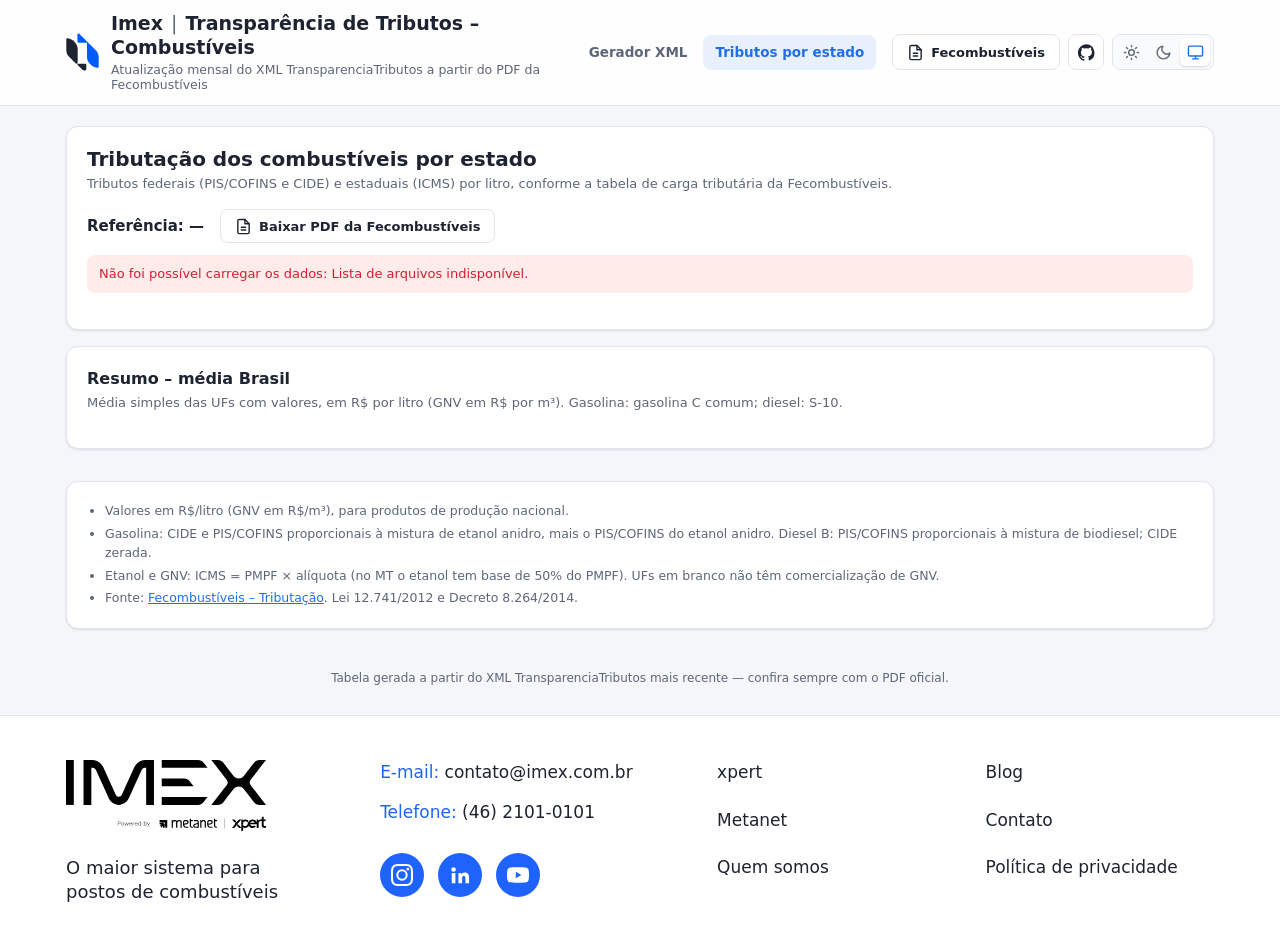
==== tributos.html @ 0c0ec59f "Menu hambúrguer no mobile e ajustes de layout mobile Co-Authored-By: Claude Opus 5.5 <noreply@anthro" ====
<!doctype html>
<html lang="pt-BR">
<head>
<meta charset="utf-8">
<meta name="viewport" content="width=device-width, initial-scale=1">
<title>Tributos dos Combustíveis por Estado – ICMS, PIS/COFINS e CIDE | Imex</title>
<meta name="description" content="Tabela atualizada da carga tributária dos combustíveis por estado: ICMS, PIS/COFINS e CIDE da gasolina, diesel, etanol hidratado e GNV nas 27 UFs, conforme a Fecombustíveis.">
<meta name="robots" content="index, follow, max-image-preview:large">
<link rel="canonical" href="https://imextecnologia.github.io/tributacao/tributos.html">
<meta name="theme-color" content="#f4f6f9" media="(prefers-color-scheme: light)">
<meta name="theme-color" content="#0d1016" media="(prefers-color-scheme: dark)">
<meta property="og:type" content="website">
<meta property="og:locale" content="pt_BR">
<meta property="og:site_name" content="Imex">
<meta property="og:title" content="Tributos dos Combustíveis por Estado | Imex">
<meta property="og:description" content="ICMS, PIS/COFINS e CIDE da gasolina, diesel, etanol hidratado e GNV nas 27 UFs.">
<meta property="og:url" content="https://imextecnologia.github.io/tributacao/tributos.html">
<meta property="og:image" content="https://imextecnologia.github.io/tributacao/og-image.png">
<meta property="og:image:width" content="1200">
<meta property="og:image:height" content="630">
<meta name="twitter:card" content="summary_large_image">
<link rel="icon" type="image/svg+xml" href="logo.svg">
<link rel="icon" type="image/png" sizes="32x32" href="favicon-32.png">
<link rel="alternate icon" href="favicon.ico">
<link rel="apple-touch-icon" href="apple-touch-icon.png">
<script>
(function(){var t;try{t=localStorage.getItem("tema")}catch(e){}
if(t==="light"||t==="dark")document.documentElement.dataset.theme=t;})();
</script>
<link rel="stylesheet" href="site.css">
<style>
:root{--gas:#f9a51a;--die:#2e3f9e;--eta:#0f5e2e;--gnv:#e6ff66;--tb-head:#46667f;--tb-uf:#dbe9f6;--tb-total:#fff36b;--tb-total-fg:#1d2330}
@media (prefers-color-scheme:dark){:root:not([data-theme=light]){--die:#5a6fe0;--eta:#2fa35c;--tb-head:#2c4a62;--tb-uf:#1a2433;--tb-total:#4a4413;--tb-total-fg:#fff3a0}}
:root[data-theme=dark]{--die:#5a6fe0;--eta:#2fa35c;--tb-head:#2c4a62;--tb-uf:#1a2433;--tb-total:#4a4413;--tb-total-fg:#fff3a0}
.ref{display:flex;flex-wrap:wrap;align-items:center;gap:10px 16px;margin-top:4px}
.ref strong{font-size:15px}
.ref .btn-top{height:34px}
.chips{display:flex;flex-wrap:wrap;gap:8px;margin-top:16px}
.chips a{display:inline-flex;align-items:center;gap:8px;padding:6px 12px;border:1px solid var(--line);border-radius:99px;color:var(--fg);text-decoration:none;font-size:13px;font-weight:500;background:var(--card)}
.chips a:hover{border-color:var(--acc);color:var(--acc)}
.chips i{width:10px;height:10px;border-radius:50%}
/* resumo com as bombas */
.resumo{width:100%;border-collapse:collapse;table-layout:fixed}
.resumo th,.resumo td{border:1px solid var(--line);text-align:center;padding:10px 8px;white-space:normal}
.resumo thead th{background:var(--tb-head);color:#fff;font-size:15px;font-weight:700;letter-spacing:.02em;position:static}
.resumo thead th:first-child{background:transparent;border-top-color:transparent;border-left-color:transparent}
.resumo .bombas td{padding:16px 8px}
.resumo .bombas td:first-child{border-left-color:transparent;border-bottom-color:var(--line)}
.resumo .bombas svg{width:72px;height:72px}
.resumo tbody th{text-align:center;font-weight:400;color:var(--fg);font-size:13.5px;width:34%}
.resumo tbody th b{font-weight:700}
.resumo td{font-size:15px;font-variant-numeric:tabular-nums}
.resumo tr.total td{font-weight:700}
/* tabelas por estado */
.tabelas{display:grid;grid-template-columns:repeat(auto-fit,minmax(min(100%,520px),1fr));gap:16px}
.tabela{border:1px solid var(--line);border-radius:12px;overflow:hidden;background:var(--card);box-shadow:var(--shadow);scroll-margin-top:90px}
.tabela h3{margin:0;padding:10px 14px;font-size:15px;text-align:center;background:var(--cor);color:var(--cor-fg)}
.tabela .tw{border:0;border-radius:0;max-height:none}
.tb{width:100%;border-collapse:collapse;font-variant-numeric:tabular-nums;font-size:13px}
.tb th,.tb td{border:1px solid var(--line);padding:5px 8px;text-align:center;white-space:nowrap}
.tb thead th{background:var(--field);color:var(--fg);font-weight:700;font-size:12px;position:static;line-height:1.25;white-space:normal}
.tb thead th small{display:block;font-weight:500;color:var(--muted)}
.tb td:first-child,.tb th:first-child{text-align:center;font-weight:700}
.tb tbody td:first-child{background:var(--tb-uf)}
.tb .tot{background:var(--tb-total);color:var(--tb-total-fg);font-weight:700}
.tb tbody tr:hover td{filter:brightness(.97)}
.tb tr:last-child td{border-bottom:0}
.tb tr td:first-child,.tb tr th:first-child{border-left:0}.tb tr td:last-child,.tb tr th:last-child{border-right:0}
.tabela .msgs{padding:10px 14px;font-size:12px;color:var(--muted);border-top:1px solid var(--line)}
.tabela .msgs p{margin:0}.tabela .msgs p+p{margin-top:6px}
.notas{font-size:12.5px;color:var(--muted);margin:0;padding-left:18px;display:grid;gap:4px}
#erro:empty{display:none}
@media (max-width:760px){
  .resumo thead th{font-size:12px;padding:8px 2px}
  .resumo .bombas svg{width:44px;height:44px}
  .chips{flex-wrap:nowrap;overflow-x:auto;margin:14px -16px 0;padding:0 16px 4px;scrollbar-width:thin}
  .chips a{flex:none}
  h1{font-size:18px!important}
  .resumo tbody th{font-size:12px;width:30%}
  .resumo .det{display:none}
  .resumo td{font-size:13px;padding:8px 2px}
}
@media print{.top,.rodape,.chips,.aviso,.ref .btn-top{display:none}.card,.tabela{box-shadow:none;break-inside:avoid}body{background:#fff}}
</style>
</head>
<body>
<header class="top">
  <div class="top-in">
    <div class="brand">
      <svg class="marca" viewBox="277 198 1077 1235" role="img" aria-label="Imex"><g transform="translate(277 198)"><path fill="currentColor" d="M378,1010 L374,1019 L374,1029 L379,1039 L548,1207 L577,1222 L591,1225 L609,1225 L625,1221 L637,1215 L653,1200 L659,1189 L663,1176 L663,1029 L658,1017 L649,1007 L633,1001 L394,1001 L383,1005Z"/><path fill="currentColor" d="M31,171 L16,182 L10,196 L10,572 L16,617 L29,663 L40,689 L60,725 L78,750 L93,767 L321,994 L338,1001 L358,999 L367,994 L374,987 L381,971 L381,515 L376,473 L361,419 L342,376 L312,328 L290,301 L256,266 L219,236 L171,207 L122,186 L88,176 L49,169Z"/><path fill="#005BFC" d="M388,15 L380,22 L373,37 L373,278 L375,286 L381,297 L393,308 L409,313 L684,314 L685,797 L690,833 L699,868 L717,913 L734,944 L758,978 L804,1028 L848,1064 L879,1084 L925,1107 L972,1123 L1020,1132 L1039,1132 L1051,1128 L1061,1119 L1067,1106 L1067,772 L1062,732 L1051,689 L1034,647 L1018,618 L988,578 L431,19 L419,12 L410,10 L397,11Z"/></g></svg>
      <p class="h1"><span class="imex">Imex</span><span class="sep">|</span>Transparência de Tributos – Combustíveis
        <small>Atualização mensal do XML TransparenciaTributos a partir do PDF da Fecombustíveis</small></p>
    </div>
    <button type="button" class="hamb" aria-label="Abrir menu" aria-expanded="false" aria-controls="navTopo"><svg viewBox="0 0 24 24" fill="none" stroke="currentColor" stroke-width="2" stroke-linecap="round"><path class="l1" d="M4 7h16"/><path class="l2" d="M4 12h16"/><path class="l3" d="M4 17h16"/></svg></button>
    <div class="navwrap" id="navTopo">
    <nav class="menu" aria-label="Páginas">
      <a href="./">Gerador XML</a>
      <a href="tributos.html" aria-current="page">Tributos por estado</a>
    </nav>
    <div class="acoes">
      <a class="btn-top" href="https://www.fecombustiveis.org.br/tributacao" target="_blank" rel="noopener" title="Página de tributação da Fecombustíveis" aria-label="Fecombustíveis (abre em nova aba)"><svg viewBox="0 0 24 24" fill="none" stroke="currentColor" stroke-width="2" stroke-linecap="round" stroke-linejoin="round"><path d="M14 2H6a2 2 0 0 0-2 2v16a2 2 0 0 0 2 2h12a2 2 0 0 0 2-2V8z"/><path d="M14 2v6h6M9 13h6M9 17h6"/></svg><span class="txt">Fecombustíveis</span></a>
      <a class="btn-top ico" href="https://github.com/imextecnologia/tributacao" target="_blank" rel="noopener" title="Código no GitHub" aria-label="GitHub (abre em nova aba)"><svg viewBox="0 0 24 24" fill="currentColor"><path d="M12 .3a12 12 0 0 0-3.8 23.4c.6.1.8-.3.8-.6v-2c-3.3.7-4-1.6-4-1.6-.6-1.4-1.4-1.8-1.4-1.8-1-.7.1-.7.1-.7 1.2.1 1.8 1.2 1.8 1.2 1 1.8 2.8 1.3 3.5 1 .1-.8.4-1.3.7-1.6-2.7-.3-5.5-1.3-5.5-6 0-1.2.5-2.3 1.3-3.1-.2-.4-.6-1.6 0-3.2 0 0 1-.3 3.4 1.2a11.5 11.5 0 0 1 6 0C17.3 4.6 18.3 5 18.3 5c.6 1.6.2 2.8.1 3.2.8.8 1.3 1.9 1.3 3.1 0 4.6-2.8 5.6-5.5 5.9.5.4.9 1.1.9 2.2v3.3c0 .3.2.7.8.6A12 12 0 0 0 12 .3"/></svg></a>
      <span class="rot-tema">Tema</span>
      <div class="tema" role="group" aria-label="Tema">
        <button type="button" data-tema="light" title="Claro" aria-label="Tema claro"><svg viewBox="0 0 24 24" fill="none" stroke="currentColor" stroke-width="2" stroke-linecap="round" stroke-linejoin="round"><circle cx="12" cy="12" r="4"/><path d="M12 2v2M12 20v2M4.93 4.93l1.41 1.41M17.66 17.66l1.41 1.41M2 12h2M20 12h2M4.93 19.07l1.41-1.41M17.66 6.34l1.41-1.41"/></svg></button>
        <button type="button" data-tema="dark" title="Escuro" aria-label="Tema escuro"><svg viewBox="0 0 24 24" fill="none" stroke="currentColor" stroke-width="2" stroke-linecap="round" stroke-linejoin="round"><path d="M21 12.79A9 9 0 1 1 11.21 3 7 7 0 0 0 21 12.79z"/></svg></button>
        <button type="button" data-tema="system" title="Sistema" aria-label="Tema do sistema"><svg viewBox="0 0 24 24" fill="none" stroke="currentColor" stroke-width="2" stroke-linecap="round" stroke-linejoin="round"><rect x="2" y="3" width="20" height="14" rx="2"/><path d="M8 21h8M12 17v4"/></svg></button>
      </div>
    </div>
    </div>
  </div>
</header>
<main>

<section class="card">
  <div class="card-h"><div>
    <h1 style="font-size:20px">Tributação dos combustíveis por estado</h1>
    <p>Tributos federais (PIS/COFINS e CIDE) e estaduais (ICMS) por litro, conforme a tabela de carga tributária da Fecombustíveis.</p>
  </div></div>
  <div class="ref">
    <strong>Referência: <span id="ref">carregando…</span></strong>
    <a class="btn-top" id="pdfLink" href="https://www.fecombustiveis.org.br/tributacao" target="_blank" rel="noopener"><svg viewBox="0 0 24 24" fill="none" stroke="currentColor" stroke-width="2" stroke-linecap="round" stroke-linejoin="round"><path d="M14 2H6a2 2 0 0 0-2 2v16a2 2 0 0 0 2 2h12a2 2 0 0 0 2-2V8z"/><path d="M14 2v6h6M9 13h6M9 17h6"/></svg><span class="txt">Baixar PDF da Fecombustíveis</span></a>
  </div>
  <div id="erro"></div>
  <nav class="chips" id="chips" aria-label="Combustíveis"></nav>
</section>

<section class="card">
  <div class="card-h"><div>
    <h2>Resumo – média Brasil</h2>
    <p>Média simples das UFs com valores, em R$ por litro (GNV em R$ por m³). Gasolina: gasolina C comum; diesel: S-10.</p>
  </div></div>
  <div class="tw" style="border:0;max-height:none"><table class="resumo" id="resumo"></table></div>
</section>

<div class="tabelas" id="tabelas"></div>

<section class="card" style="margin-top:16px">
  <ul class="notas">
    <li>Valores em R$/litro (GNV em R$/m³), para produtos de produção nacional.</li>
    <li>Gasolina: CIDE e PIS/COFINS proporcionais à mistura de etanol anidro, mais o PIS/COFINS do etanol anidro. Diesel B: PIS/COFINS proporcionais à mistura de biodiesel; CIDE zerada.</li>
    <li>Etanol e GNV: ICMS = PMPF × alíquota (no MT o etanol tem base de 50% do PMPF). UFs em branco não têm comercialização de GNV.</li>
    <li>Fonte: <a href="https://www.fecombustiveis.org.br/tributacao" target="_blank" rel="noopener">Fecombustíveis – Tributação</a>. Lei 12.741/2012 e Decreto 8.264/2014.</li>
  </ul>
</section>

</main>
<p class="aviso">Tabela gerada a partir do XML TransparenciaTributos mais recente — confira sempre com o PDF oficial.</p>
<footer class="rodape">
  <div class="rodape-in">
    <div>
      <a class="logo" href="https://imex.com.br/" target="_blank" rel="noopener"><img src="imex-rodape.svg" alt="IMEX — Powered by metanet | xpert" width="245" height="88"></a>
      <p class="slogan">O maior sistema para<br>postos de combustíveis</p>
    </div>
    <div class="contato">
      <p><span>E-mail:</span> <a href="mailto:contato@imex.com.br">contato@imex.com.br</a></p>
      <p><span>Telefone:</span> <a href="tel:+554621010101">(46) 2101-0101</a></p>
      <div class="redes">
        <a href="https://www.instagram.com/imextecnologia/" target="_blank" rel="noopener" aria-label="Instagram"><svg viewBox="0 0 24 24"><path d="M12 2.2c3.2 0 3.6 0 4.8.1 3.3.1 4.8 1.7 4.9 4.9.1 1.3.1 1.6.1 4.8s0 3.6-.1 4.8c-.1 3.2-1.7 4.8-4.9 4.9-1.3.1-1.6.1-4.8.1s-3.6 0-4.8-.1c-3.3-.1-4.8-1.7-4.9-4.9C2.2 15.6 2.2 15.2 2.2 12s0-3.6.1-4.8C2.4 3.9 3.9 2.4 7.2 2.3 8.4 2.2 8.8 2.2 12 2.2zM12 0C8.7 0 8.3 0 7.1.1 2.7.3.3 2.7.1 7.1 0 8.3 0 8.7 0 12s0 3.7.1 4.9c.2 4.4 2.6 6.8 7 7 1.2.1 1.6.1 4.9.1s3.7 0 4.9-.1c4.4-.2 6.8-2.6 7-7 .1-1.2.1-1.6.1-4.9s0-3.7-.1-4.9c-.2-4.4-2.6-6.8-7-7C15.7 0 15.3 0 12 0zm0 5.8a6.2 6.2 0 1 0 0 12.4 6.2 6.2 0 0 0 0-12.4zM12 16a4 4 0 1 1 0-8 4 4 0 0 1 0 8zm6.4-11.8a1.4 1.4 0 1 0 0 2.9 1.4 1.4 0 0 0 0-2.9z"/></svg></a>
        <a href="https://www.linkedin.com/company/imextecnologia/" target="_blank" rel="noopener" aria-label="LinkedIn"><svg viewBox="0 0 24 24"><path d="M4.98 3.5a2.5 2.5 0 1 1 0 5 2.5 2.5 0 0 1 0-5zM3 9.75h4V21H3V9.75zM9.5 9.75h3.8v1.54h.05c.53-1 1.83-2.05 3.77-2.05 4.03 0 4.78 2.65 4.78 6.1V21h-4v-5.05c0-1.2-.02-2.75-1.68-2.75-1.68 0-1.94 1.31-1.94 2.66V21h-4V9.75z"/></svg></a>
        <a href="https://www.youtube.com/@imextecnologia" target="_blank" rel="noopener" aria-label="YouTube"><svg viewBox="0 0 24 24"><path d="M23.5 6.2a3 3 0 0 0-2.1-2.1C19.5 3.6 12 3.6 12 3.6s-7.5 0-9.4.5A3 3 0 0 0 .5 6.2 31 31 0 0 0 0 12a31 31 0 0 0 .5 5.8 3 3 0 0 0 2.1 2.1c1.9.5 9.4.5 9.4.5s7.5 0 9.4-.5a3 3 0 0 0 2.1-2.1A31 31 0 0 0 24 12a31 31 0 0 0-.5-5.8zM9.6 15.6V8.4l6.2 3.6-6.2 3.6z"/></svg></a>
      </div>
    </div>
    <nav aria-label="Imex">
      <a href="https://imex.com.br/xpert/" target="_blank" rel="noopener">xpert</a>
      <a href="https://imex.com.br/metanet/" target="_blank" rel="noopener">Metanet</a>
      <a href="https://imex.com.br/quem-somos/" target="_blank" rel="noopener">Quem somos</a>
    </nav>
    <nav aria-label="Institucional">
      <a href="https://imex.com.br/blog/" target="_blank" rel="noopener">Blog</a>
      <a href="https://imex.com.br/contato/" target="_blank" rel="noopener">Contato</a>
      <a href="https://imex.com.br/politica-de-privacidade/" target="_blank" rel="noopener">Política de privacidade</a>
    </nav>
  </div>
</footer>
<script>
"use strict";
const $=id=>document.getElementById(id);
const UFS="AC AL AM AP BA CE DF ES GO MA MG MS MT PA PB PE PI PR RJ RN RO RR RS SC SE SP TO".split(" ");
const MESES=["Janeiro","Fevereiro","Março","Abril","Maio","Junho","Julho","Agosto","Setembro","Outubro","Novembro","Dezembro"];
const MESES_PDF=["JANEIRO","FEVEREIRO","MARCO","ABRIL","MAIO","JUNHO","JULHO","AGOSTO","SETEMBRO","OUTUBRO","NOVEMBRO","DEZEMBRO"];
const COMB=[
  {k:"gasC",nome:"Gasolina C (comum ou aditivada)",codes:["320102001","320102002"],tipo:"gas",cor:"var(--gas)",fg:"#1d2330"},
  {k:"gasP",nome:"Gasolina Premium",codes:["320102003","320102005"],tipo:"gas",cor:"var(--gas)",fg:"#1d2330"},
  {k:"s500",nome:"Óleo Diesel B S-500",codes:["820101012","820101013"],tipo:"die",cor:"var(--die)",fg:"#fff"},
  {k:"s10",nome:"Óleo Diesel B S-10",codes:["820101033","820101034"],tipo:"die",cor:"var(--die)",fg:"#fff"},
  {k:"eta",nome:"Etanol Hidratado",codes:["810101001","810101002","810101003"],tipo:"uf",cor:"var(--eta)",fg:"#fff"},
  {k:"gnv",nome:"GNV",codes:["220101005","220101006"],tipo:"uf",cor:"var(--gnv)",fg:"#1d2330",m3:true}
];
const esc=s=>String(s).replace(/[&<>"]/g,c=>({"&":"&amp;","<":"&lt;",">":"&gt;",'"':"&quot;"}[c]));
const num=v=>v===null||v===undefined||v===""||isNaN(v)?null:Number(v);
const f=(v,d)=>v===null?"":v.toLocaleString("pt-BR",{minimumFractionDigits:d,maximumFractionDigits:d});
const pct=v=>v===null?"":`${v.toLocaleString("pt-BR",{maximumFractionDigits:2})}%`;
const media=l=>{const v=l.filter(x=>x!==null);return v.length?v.reduce((a,b)=>a+b,0)/v.length:null;};
const BOMBA='<svg viewBox="0 0 24 24" aria-hidden="true"><path fill="currentColor" d="M19.77 7.23l.01-.01-3.72-3.72L15 4.56l2.11 2.11c-.94.36-1.61 1.26-1.61 2.33 0 1.38 1.12 2.5 2.5 2.5.36 0 .69-.08 1-.21v7.21c0 .55-.45 1-1 1s-1-.45-1-1V14c0-1.1-.9-2-2-2h-1V5c0-1.1-.9-2-2-2H6c-1.1 0-2 .9-2 2v16h10v-7.5h1.5v5c0 1.38 1.12 2.5 2.5 2.5s2.5-1.12 2.5-2.5V9c0-.69-.28-1.32-.73-1.77zM12 10H6V5h6v5zm6 0c-.55 0-1-.45-1-1s.45-1 1-1 1 .45 1 1-.45 1-1 1z"/></svg>';

const dataDoXml=n=>{const m=n.match(/(\d{4})(\d{2})(\d{2})/);return m?`${m[1]}-${m[2]}-${m[3]}`:"";};
function dataDoPdf(n){
  const m=n.normalize("NFD").replace(/[̀-ͯ]/g,"").toUpperCase().match(/(\d{1,2})\s+([A-Z]+)\s+(\d{4})/);
  const i=m?MESES_PDF.indexOf(m[2]):-1;return i<0?"":`${m[3]}-${String(i+1).padStart(2,"0")}-${m[1].padStart(2,"0")}`;
}
// valores em vigor na data de referência: {k:{UF:{federal,estadual,mistura,pmpf,aliquota}}, msgs:{k:[...]}}
function extrair(doc,ref){
  const out={},msgs={};
  for(const c of doc.getElementsByTagName("combustivel")){
    const codes=(c.getAttribute("codigoANP")||"").split("|");
    const p=COMB.find(x=>x.codes.some(cd=>codes.includes(cd)));if(!p)continue;
    const blocos=[...c.getElementsByTagName("tributos")].filter(t=>t.getAttribute("dataInicioVigencia")<=ref&&ref<=t.getAttribute("dataFimVigencia"))
      .sort((a,b)=>b.getAttribute("dataInicioVigencia").localeCompare(a.getAttribute("dataInicioVigencia")));
    if(!blocos.length)continue;
    const linhas={},ms=new Set();
    for(const e of blocos[0].getElementsByTagName("estado")){
      const g=t=>{const n=e.getElementsByTagName(t)[0];return n?num(n.textContent.trim()):null;};
      const r={federal:g("TributoFederal"),estadual:g("TributoEstadual"),mistura:g("PercentualMistura"),pmpf:g("PMPF"),aliquota:g("PercentualICMS")};
      for(const uf of (e.getAttribute("ufAtendida")||"").split("|"))linhas[uf]=r;
      const m=e.getElementsByTagName("MensagemPadrao")[0];if(m&&m.textContent.trim())ms.add(m.textContent.trim());
    }
    out[p.k]=linhas;msgs[p.k]=[...ms];
  }
  return {out,msgs};
}
const total=r=>r&&(r.federal!==null||r.estadual!==null)?(r.federal||0)+(r.estadual||0):null;

function resumo(d){
  const col=[["GASOLINA","gasC","var(--gas)"],["DIESEL","s10","var(--die)"],["ETANOL","eta","var(--eta)"],["GNV","gnv","var(--gnv)"]];
  const med=(k,fn)=>media(UFS.map(uf=>{const r=(d[k]||{})[uf];return r?fn(r):null;}));
  const linhas=[
    ["<b>TRIBUTOS</b> <span class=\"det\">média Brasil (R$)</span>",k=>med(k,total),3,"total"],
    ["<b>ICMS</b> <span class=\"det\">(imposto estadual, varia conforme o estado)</span>",k=>med(k,r=>r.estadual),4,""],
    ["<b>PIS/COFINS + CIDE</b> <span class=\"det\">(impostos federais)</span>",k=>med(k,r=>r.federal),4,""]
  ];
  $("resumo").innerHTML=`<thead><tr><th></th>${col.map(c=>`<th scope="col">${c[0]}</th>`).join("")}</tr></thead>
  <tbody><tr class="bombas"><td></td>${col.map(c=>`<td style="color:${c[2]}">${BOMBA}</td>`).join("")}</tr>
  ${linhas.map(([rot,fn,dec,cls])=>`<tr class="${cls}"><th scope="row">${rot}</th>${col.map(c=>`<td>${f(fn(c[1]),dec)}</td>`).join("")}</tr>`).join("")}</tbody>`;
}

function tabela(p,linhas,msgs){
  const un=p.m3?"R$/m³":"R$/L";let cab,lin;
  if(p.tipo==="gas"){
    cab=`<th>Estado</th><th>CIDE + PIS/COFINS<small>${p.k==="gasP"?"Gasolina Premium":"Gasolina C"}</small></th><th>Etanol anidro<small>Mistura</small></th><th>ICMS<small>Total</small></th><th>Tributos<small>Total</small></th>`;
    lin=r=>`<td>${f(r.federal,4)}</td><td>${pct(r.mistura)}</td><td>${f(r.estadual,4)}</td>`;
  }else if(p.tipo==="die"){
    cab=`<th>Estado</th><th>PIS/COFINS<small>Diesel B</small></th><th>Biodiesel<small>Mistura</small></th><th>ICMS<small>Total</small></th><th>Tributos<small>Total</small></th>`;
    lin=r=>`<td>${f(r.federal,4)}</td><td>${pct(r.mistura)}</td><td>${f(r.estadual,4)}</td>`;
  }else{
    cab=`<th>Estado</th><th>PMPF<small>${un}</small></th><th>ICMS<small>Alíquota</small></th><th>ICMS<small>${un}</small></th><th>PIS/COFINS<small>${un}</small></th><th>Tributos<small>Total</small></th>`;
    lin=r=>`<td>${f(r.pmpf,4)}</td><td>${pct(r.aliquota)}</td><td>${f(r.estadual,4)}</td><td>${f(r.federal,4)}</td>`;
  }
  const vazio=p.tipo==="uf"?"<td></td><td></td><td></td><td></td>":"<td></td><td></td><td></td>";
  const corpo=UFS.map(uf=>{const r=linhas[uf];return `<tr><td>${uf}</td>${r?lin(r):vazio}<td class="tot">${f(total(r),3)}</td></tr>`;}).join("");
  return `<section class="tabela" id="${p.k}" style="--cor:${p.cor};--cor-fg:${p.fg}">
    <h3>${esc(p.nome)}</h3>
    <div class="tw"><table class="tb"><thead><tr>${cab}</tr></thead><tbody>${corpo}</tbody></table></div>
    ${msgs.length?`<div class="msgs">${msgs.map(m=>`<p>${esc(m)}</p>`).join("")}</div>`:""}
  </section>`;
}

(async()=>{
  try{
    const r=await fetch("arquivos.json",{cache:"no-store"});if(!r.ok)throw new Error("Lista de arquivos indisponível.");
    const j=await r.json();
    const xml=(j.xml||[]).map(x=>({...x,ref:dataDoXml(x.nome)})).filter(x=>x.ref).sort((a,b)=>b.ref.localeCompare(a.ref))[0];
    if(!xml)throw new Error("Nenhum XML na pasta xml/.");
    const t=await (await fetch(encodeURI(xml.caminho),{cache:"no-store"})).text();
    const doc=new DOMParser().parseFromString(t,"application/xml");
    if(doc.getElementsByTagName("parsererror").length)throw new Error("XML inválido: "+xml.nome);
    const [a,m,d]=xml.ref.split("-");
    $("ref").textContent=`${d} ${MESES[+m-1]} de ${a}`;
    document.title=`Tributos dos Combustíveis por Estado – ${MESES[+m-1]}/${a} | Imex`;
    const pdf=(j.pdf||[]).find(x=>dataDoPdf(x.nome)===xml.ref);
    if(pdf){$("pdfLink").href=encodeURI(pdf.caminho);$("pdfLink").removeAttribute("target");$("pdfLink").setAttribute("download","");}
    const {out,msgs}=extrair(doc,xml.ref);
    resumo(out);
    const lista=COMB.filter(p=>out[p.k]);
    $("chips").innerHTML=lista.map(p=>`<a href="#${p.k}"><i style="background:${p.cor}"></i>${esc(p.nome.replace(" (comum ou aditivada)",""))}</a>`).join("");
    $("tabelas").innerHTML=lista.map(p=>tabela(p,out[p.k],msgs[p.k]||[])).join("");
  }catch(e){
    $("ref").textContent="—";
    $("erro").innerHTML=`<div class="msg bad"></div>`;$("erro").firstChild.textContent="Não foi possível carregar os dados: "+e.message;
  }
})();
</script>
<script src="tema.js"></script>
</body>
</html>
---- site.css ----
:root{color-scheme:light;--bg:#f4f6f9;--card:#fff;--fg:#1d2330;--muted:#5d6678;--line:#e1e5ec;--field:#f9fafb;--acc:#1f6feb;--acc-h:#1a5fcc;--acc2:#e8f0fe;--ok:#1a7f37;--okbg:#e6f4ea;--warn:#9a6700;--warnbg:#fff4d6;--bad:#cf222e;--badbg:#ffebe9;--chg:#fff3b0;--shadow:0 1px 2px rgba(16,24,40,.05),0 1px 3px rgba(16,24,40,.06);--ft-bg:#fff;--ft-fg:#1d2330;--ft-line:#e1e5ec;--ft-logo:brightness(0)}
@media (prefers-color-scheme:dark){:root:not([data-theme=light]){color-scheme:dark;--bg:#0d1016;--card:#151a22;--fg:#e6e9ef;--muted:#9aa3b2;--line:#262d39;--field:#10141b;--acc:#4c8dff;--acc-h:#6aa1ff;--acc2:#18233a;--ok:#3fb950;--okbg:#12261a;--warn:#d29922;--warnbg:#2b2311;--bad:#f85149;--badbg:#2d1517;--chg:#3a3413;--shadow:none;--ft-bg:#000;--ft-fg:#fff;--ft-line:#000;--ft-logo:none}}
:root[data-theme=dark]{color-scheme:dark;--bg:#0d1016;--card:#151a22;--fg:#e6e9ef;--muted:#9aa3b2;--line:#262d39;--field:#10141b;--acc:#4c8dff;--acc-h:#6aa1ff;--acc2:#18233a;--ok:#3fb950;--okbg:#12261a;--warn:#d29922;--warnbg:#2b2311;--bad:#f85149;--badbg:#2d1517;--chg:#3a3413;--shadow:none;--ft-bg:#000;--ft-fg:#fff;--ft-line:#000;--ft-logo:none}
*{box-sizing:border-box}
body{margin:0;min-height:100vh;display:flex;flex-direction:column;background:var(--bg);color:var(--fg);font:14px/1.5 system-ui,-apple-system,"Segoe UI",Roboto,sans-serif}
a{color:var(--acc)}
code{font-family:ui-monospace,Consolas,monospace;font-size:.92em;background:var(--acc2);padding:1px 5px;border-radius:4px}
/* topo */
.top{background:color-mix(in srgb,var(--card) 88%,transparent);backdrop-filter:saturate(1.4) blur(10px);-webkit-backdrop-filter:saturate(1.4) blur(10px);border-bottom:1px solid var(--line);position:sticky;top:0;z-index:20}
.top-in{max-width:1180px;margin:auto;padding:12px 16px;display:flex;align-items:center;gap:16px}
.brand{display:flex;align-items:center;gap:12px;min-width:0;flex:1}
.brand h1,.brand .h1{min-width:0}
.brand .marca{flex:none;width:33px;height:38px;color:var(--fg)}
h1,.h1{font-size:19px;margin:0;line-height:1.25;font-weight:700}
.brand .imex{font-weight:800}
.brand .sep{color:var(--muted);font-weight:300;margin:0 8px}
.brand small{display:block;font-size:12.5px;font-weight:400;color:var(--muted);margin-top:2px}
.navwrap{display:flex;align-items:center;gap:16px;flex:none}
.hamb{display:none;place-items:center;width:40px;height:40px;padding:0;margin-left:auto;border:1px solid var(--line);border-radius:10px;background:var(--card);color:var(--fg);flex:none}
.hamb:hover:not(:disabled){background:var(--field);border-color:var(--line)}
.hamb svg{width:22px;height:22px}
.hamb path{transition:transform .2s,opacity .2s;transform-origin:12px 12px}
.hamb[aria-expanded=true] .l1{transform:translateY(5px) rotate(45deg)}
.hamb[aria-expanded=true] .l2{opacity:0}
.hamb[aria-expanded=true] .l3{transform:translateY(-5px) rotate(-45deg)}
.rot-tema{display:none}
.menu{display:flex;gap:4px;flex:none}
.menu a{padding:7px 12px;border-radius:8px;color:var(--muted);font-size:13.5px;font-weight:600;text-decoration:none;white-space:nowrap}
.menu a:hover{color:var(--fg);background:var(--field)}
.menu a[aria-current=page]{color:var(--acc);background:var(--acc2)}
.acoes{display:flex;align-items:center;gap:8px;flex:none}
.btn-top{display:inline-flex;align-items:center;gap:7px;height:36px;padding:0 14px;border-radius:8px;border:1px solid var(--line);background:var(--card);color:var(--fg);font-size:13px;font-weight:600;text-decoration:none;transition:border-color .15s,background .15s,color .15s}
.btn-top:hover{border-color:var(--acc);color:var(--acc);background:var(--acc2)}
.btn-top:focus-visible,.tema button:focus-visible{outline:none;box-shadow:0 0 0 3px var(--acc2);border-color:var(--acc)}
.btn-top svg,.tema svg{width:17px;height:17px;flex:none}
.btn-top.ico{width:36px;padding:0;justify-content:center}
.tema{display:inline-flex;height:36px;padding:3px;gap:2px;border:1px solid var(--line);border-radius:8px;background:var(--field)}
.tema button{display:grid;place-items:center;width:30px;height:28px;padding:0;border:0;border-radius:6px;background:transparent;color:var(--muted);font-weight:400}
.tema button:hover:not(:disabled){background:var(--card);color:var(--fg);border:0}
.tema button[aria-pressed=true]{background:var(--card);color:var(--acc);box-shadow:0 1px 2px rgba(0,0,0,.15)}
/* passos */
main{max-width:1180px;width:100%;margin:0 auto;padding:20px 16px 24px;flex:1}
.card{background:var(--card);border:1px solid var(--line);border-radius:12px;padding:20px;margin:0 0 16px;box-shadow:var(--shadow)}
.card-h{display:flex;align-items:flex-start;gap:12px;margin-bottom:16px}
.card-h h2{font-size:16px;margin:0;display:flex;gap:8px;align-items:center;flex-wrap:wrap}
.card-h p{margin:2px 0 0;font-size:13px;color:var(--muted)}
.step{flex:none;display:grid;place-items:center;width:28px;height:28px;border-radius:50%;background:var(--acc);color:#fff;font-size:13px;font-weight:700}
.grid{display:grid;grid-template-columns:2fr 1fr;gap:16px}
.box{border:1px solid var(--line);border-radius:10px;padding:14px;display:flex;flex-direction:column;gap:12px}
.box h3{margin:0;font-size:11.5px;text-transform:uppercase;letter-spacing:.06em;color:var(--muted)}
.row{display:flex;flex-wrap:wrap;gap:10px;align-items:center}
.grid2{display:grid;grid-template-columns:repeat(auto-fit,minmax(240px,1fr));gap:12px}
label{display:flex;flex-direction:column;gap:5px;font-size:12.5px;font-weight:500;color:var(--muted)}
input,select,textarea{font:inherit;color:var(--fg);background:var(--field);border:1px solid var(--line);border-radius:8px;padding:8px 10px;width:100%;transition:border-color .15s,box-shadow .15s}
input:focus,select:focus,textarea:focus{outline:none;border-color:var(--acc);box-shadow:0 0 0 3px var(--acc2)}
input[type=file]{padding:6px}
textarea{min-height:60px;resize:vertical;font-family:ui-monospace,Consolas,monospace;font-size:12.5px}
.dates{display:grid;grid-template-columns:1fr 1fr;gap:10px}
.grid>*,.grid2>*,.dates>*,.card-h>div{min-width:0}
input,select{min-width:0;text-overflow:ellipsis}
button{font:inherit;font-weight:600;border:1px solid var(--acc);background:var(--acc);color:#fff;border-radius:8px;padding:9px 16px;cursor:pointer;transition:background .15s,border-color .15s}
button:hover:not(:disabled){background:var(--acc-h);border-color:var(--acc-h)}
button:focus-visible{outline:none;box-shadow:0 0 0 3px var(--acc2)}
button.sec{background:transparent;color:var(--acc);border-color:var(--line)}
button.sec:hover:not(:disabled){background:var(--acc2);border-color:var(--acc)}
button:disabled{opacity:.45;cursor:default}
.actions{display:flex;flex-wrap:wrap;gap:10px;align-items:center;margin-top:18px;padding-top:16px;border-top:1px solid var(--line)}
.hint{font-size:12.5px;color:var(--muted)}
.note{font-size:13px;color:var(--fg);background:var(--acc2);border-radius:8px;padding:9px 12px;margin:0}
details.manual{border:1px dashed var(--line);border-radius:10px;padding:10px 14px;margin-top:14px}
details.manual summary{cursor:pointer;font-size:13px;color:var(--muted);font-weight:500}
details.manual[open] summary{margin-bottom:12px}
.msg{padding:9px 12px;border-radius:8px;margin-top:12px;font-size:13px;white-space:pre-wrap}
.msg.ok{background:var(--okbg);color:var(--ok)}.msg.warn{background:var(--warnbg);color:var(--warn)}.msg.bad{background:var(--badbg);color:var(--bad)}
.pill{font-size:11px;font-weight:500;padding:2px 9px;border-radius:99px;background:var(--acc2);color:var(--acc)}
/* revisão */
.legend{display:flex;flex-wrap:wrap;gap:16px;font-size:12.5px;color:var(--muted);margin:-4px 0 14px}
.legend span{display:inline-flex;align-items:center;gap:6px}
.legend i{width:12px;height:12px;border-radius:3px;display:inline-block}
.tabs{display:flex;flex-wrap:wrap;gap:6px;margin-bottom:12px}
.tabs button{background:transparent;color:var(--fg);border-color:var(--line);font-weight:500;padding:7px 12px}
.tabs button:hover:not(:disabled){background:var(--acc2);color:var(--fg);border-color:var(--line)}
.tabs button.on{background:var(--acc2);border-color:var(--acc);color:var(--acc)}
.dot{display:inline-block;width:8px;height:8px;border-radius:50%;margin-left:7px;background:var(--line);vertical-align:middle}
.dot.chg{background:var(--warn)}.dot.err{background:var(--bad)}
.tw{overflow:auto;max-height:560px;border:1px solid var(--line);border-radius:10px}
table{border-collapse:collapse;width:100%;font-variant-numeric:tabular-nums}
th,td{border-bottom:1px solid var(--line);padding:6px 10px;text-align:right;white-space:nowrap}
tr:last-child td{border-bottom:0}
tr:hover td{background:var(--field)}
th{font-size:12px;color:var(--muted);font-weight:600;position:sticky;top:0;background:var(--card);z-index:1}
td:first-child,th:first-child{text-align:left;font-weight:600}
td input{width:100px;text-align:right;padding:5px 8px}
td.chg input{background:var(--chg)}
td.err input{border-color:var(--bad);box-shadow:0 0 0 1px var(--bad)}
.old{color:var(--muted);font-size:11.5px;margin-top:2px}
#tabBody label{margin-top:14px}
/* saída */
pre{background:var(--field);border:1px solid var(--line);border-radius:10px;padding:12px;max-height:420px;overflow:auto;font-size:12px;margin:14px 0 0}
.sobre{color:var(--muted);font-size:13.5px}
.sobre h2{font-size:16px;color:var(--fg);margin:0 0 10px}
.sobre ul{margin:0;padding-left:20px;display:grid;gap:6px}
.sobre strong{color:var(--fg);font-weight:600}
.aviso{max-width:1180px;margin:auto;padding:0 16px 28px;font-size:12px;color:var(--muted);text-align:center}
/* rodapé Imex */
.rodape{background:var(--ft-bg);color:var(--ft-fg);border-top:1px solid var(--ft-line)}
.rodape-in{max-width:1180px;margin:auto;padding:44px 16px;display:grid;grid-template-columns:1.2fr 1.3fr 1fr 1fr;gap:32px 40px;align-items:start}
.rodape a{color:var(--ft-fg);text-decoration:none}
.rodape a:hover{color:var(--acc)}
.rodape .logo img{filter:var(--ft-logo);display:block;width:200px;max-width:100%;height:auto}
.rodape .slogan{margin:24px 0 0;font-size:18px;line-height:1.35}
.rodape .contato p{margin:0 0 14px;font-size:17px}
.rodape .contato span{color:#1f63ff}
.rodape .redes{display:flex;gap:14px;margin-top:28px}
.rodape .redes a{display:grid;place-items:center;width:44px;height:44px;border-radius:50%;background:#1f63ff;color:#fff;transition:background .15s}
.rodape .redes a:hover{background:#4d8bff;color:#fff}
.rodape .redes svg{width:22px;height:22px;fill:currentColor}
.rodape nav{display:flex;flex-direction:column;gap:22px;font-size:17px}
@media (max-width:760px){
  .grid{grid-template-columns:1fr}
  .top-in{padding:10px 12px;gap:10px}
  .brand{gap:10px}
  .brand .marca{width:28px;height:32px}
  .brand h1,.brand .h1{font-size:15px}
  .brand .imex,.brand .sep,.brand small{display:none}
  .hamb{display:grid}
  .navwrap{display:none;position:absolute;left:0;right:0;top:100%;flex-direction:column;align-items:stretch;gap:0;background:var(--card);border-bottom:1px solid var(--line);box-shadow:0 12px 24px rgba(0,0,0,.18);padding:8px 12px 14px;max-height:calc(100vh - 60px);overflow:auto}
  .top.aberto .navwrap{display:flex}
  .menu{flex-direction:column;gap:2px;padding-bottom:10px;border-bottom:1px solid var(--line)}
  .menu a{padding:12px 12px;font-size:15px;border-radius:8px}
  .acoes{flex-wrap:wrap;gap:10px;padding-top:12px}
  .acoes .btn-top{height:42px;flex:1;justify-content:center}
  .acoes .btn-top.ico{flex:none;width:42px}
  .rot-tema{display:block;width:100%;font-size:12px;font-weight:600;text-transform:uppercase;letter-spacing:.06em;color:var(--muted);margin-top:4px}
  .tema{width:100%;height:42px}
  .tema button{flex:1;height:34px;width:auto}
  main{padding:14px 12px 20px}
  .card-h{margin-bottom:12px}
  .tabs{flex-wrap:nowrap;overflow-x:auto;margin:0 -16px 12px;padding:0 16px 4px;scrollbar-width:thin}
  .tabs button{flex:none}
  .legend{flex-direction:column;gap:6px}
  td input{width:84px}
  th,td{padding:6px 8px}
  #outCard .row{display:grid;grid-template-columns:1fr 1fr}
  #outCard .row button{width:100%}
  pre{max-height:300px}
  .actions button{flex:1 1 100%}
  .card{padding:16px}
}
@media (max-width:900px){.rodape-in{grid-template-columns:1fr 1fr}}
@media (max-width:560px){.rodape-in{grid-template-columns:1fr;padding:36px 16px;gap:28px}.rodape nav{gap:14px}.rodape .slogan{font-size:16px}}
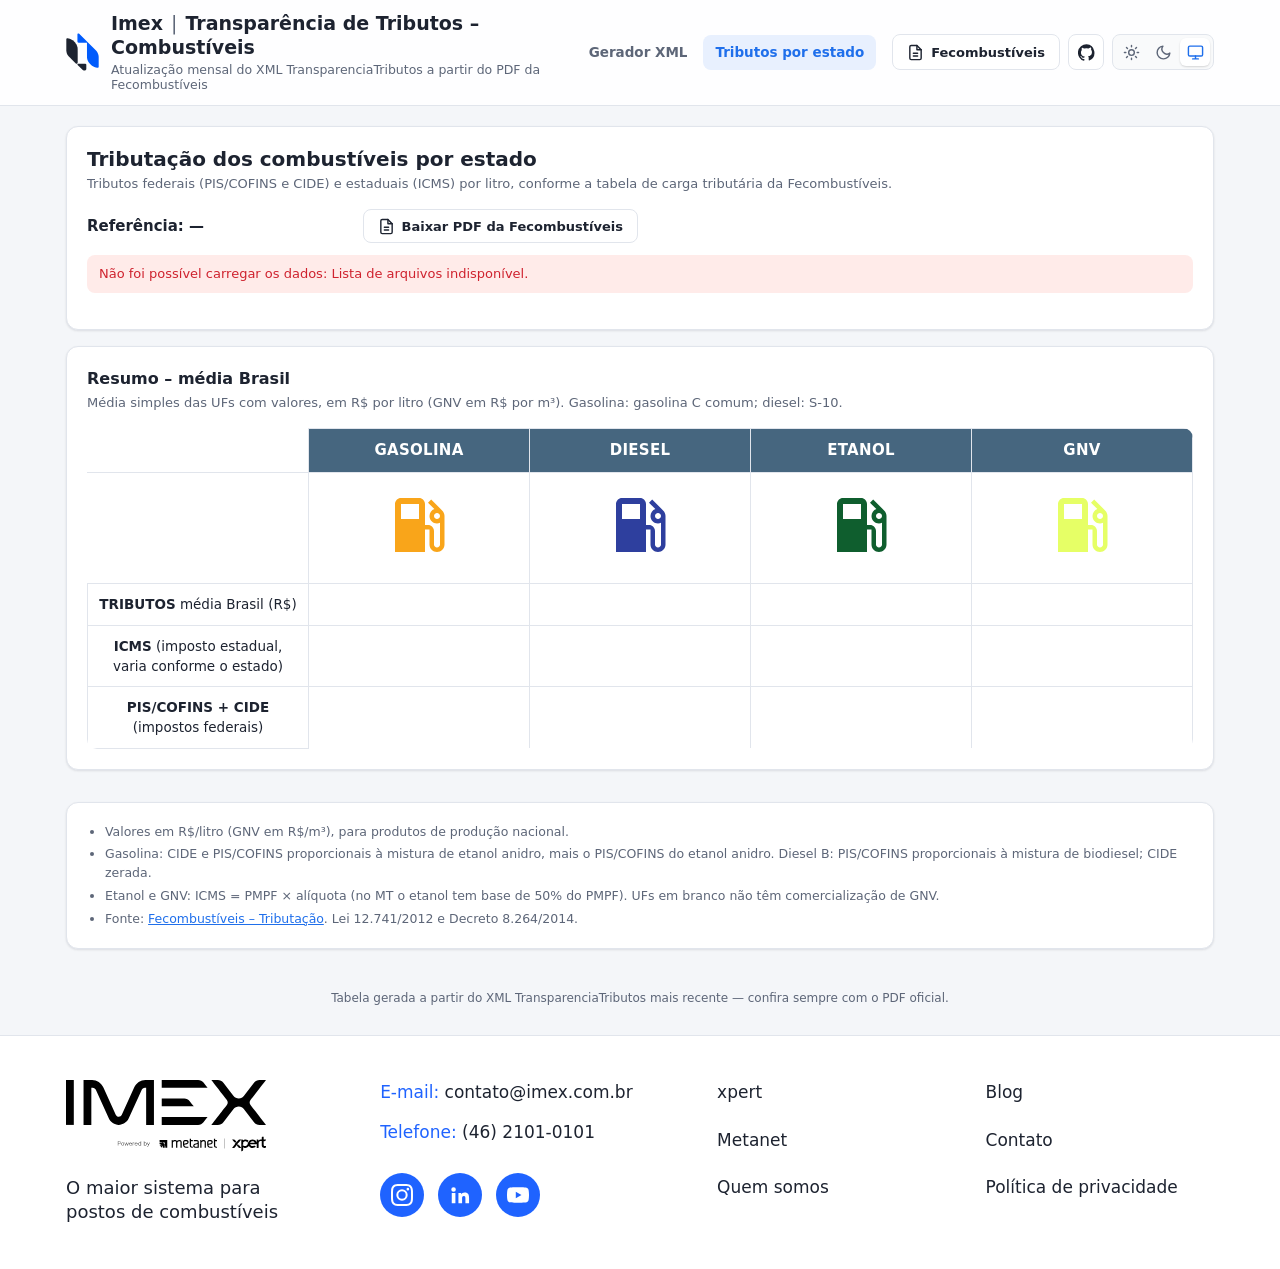
==== commit 3fc36c8b: "Reduz layout shift (CLS) reservando espaço para o conteúdo carregado Tributos: tabelas, resumo e chi" ====
--- a/tributos.html
+++ b/tributos.html
@@ -34,6 +34,7 @@
 :root[data-theme=dark]{--die:#5a6fe0;--eta:#2fa35c;--tb-head:#2c4a62;--tb-uf:#1a2433;--tb-total:#4a4413;--tb-total-fg:#fff3a0}
 .ref{display:flex;flex-wrap:wrap;align-items:center;gap:10px 16px;margin-top:4px}
 .ref strong{font-size:15px}
+#ref{display:inline-block;min-width:10.5em}
 .ref .btn-top{height:34px}
 .chips{display:flex;flex-wrap:wrap;gap:8px;margin-top:16px}
 .chips a{display:inline-flex;align-items:center;gap:8px;padding:6px 12px;border:1px solid var(--line);border-radius:99px;color:var(--fg);text-decoration:none;font-size:13px;font-weight:500;background:var(--card)}
@@ -255,6 +256,12 @@
   </section>`;
 }
 
+const chips=l=>l.map(p=>`<a href="#${p.k}"><i style="background:${p.cor}"></i>${esc(p.nome.replace(" (comum ou aditivada)",""))}</a>`).join("");
+// estrutura vazia desenhada já no carregamento: os valores entram depois sem empurrar o layout (CLS)
+resumo({});
+$("chips").innerHTML=chips(COMB);
+$("tabelas").innerHTML=COMB.map(p=>tabela(p,{},[])).join("");
+
 (async()=>{
   try{
     const r=await fetch("arquivos.json",{cache:"no-store"});if(!r.ok)throw new Error("Lista de arquivos indisponível.");
@@ -272,10 +279,10 @@
     const {out,msgs}=extrair(doc,xml.ref);
     resumo(out);
     const lista=COMB.filter(p=>out[p.k]);
-    $("chips").innerHTML=lista.map(p=>`<a href="#${p.k}"><i style="background:${p.cor}"></i>${esc(p.nome.replace(" (comum ou aditivada)",""))}</a>`).join("");
+    $("chips").innerHTML=chips(lista);
     $("tabelas").innerHTML=lista.map(p=>tabela(p,out[p.k],msgs[p.k]||[])).join("");
   }catch(e){
-    $("ref").textContent="—";
+    $("ref").textContent="—";$("chips").innerHTML="";$("tabelas").innerHTML="";
     $("erro").innerHTML=`<div class="msg bad"></div>`;$("erro").firstChild.textContent="Não foi possível carregar os dados: "+e.message;
   }
 })();
--- a/site.css
+++ b/site.css
@@ -73,6 +73,11 @@
 .msg{padding:9px 12px;border-radius:8px;margin-top:12px;font-size:13px;white-space:pre-wrap}
 .msg.ok{background:var(--okbg);color:var(--ok)}.msg.warn{background:var(--warnbg);color:var(--warn)}.msg.bad{background:var(--badbg);color:var(--bad)}
 .pill{font-size:11px;font-weight:500;padding:2px 9px;border-radius:99px;background:var(--acc2);color:var(--acc)}
+.pill:empty{display:none}
+/* espaço reservado para o que só aparece após carregar os arquivos (evita layout shift) */
+#autoInfo{min-height:calc(3em + 18px)}
+#dtOld{min-height:3em}
+#revCard.carregando #tabBody{min-height:560px}
 /* revisão */
 .legend{display:flex;flex-wrap:wrap;gap:16px;font-size:12.5px;color:var(--muted);margin:-4px 0 14px}
 .legend span{display:inline-flex;align-items:center;gap:6px}
@@ -146,6 +151,7 @@
   pre{max-height:300px}
   .actions button{flex:1 1 100%}
   .card{padding:16px}
+  #autoInfo{min-height:calc(6em + 18px)}
 }
 @media (max-width:900px){.rodape-in{grid-template-columns:1fr 1fr}}
 @media (max-width:560px){.rodape-in{grid-template-columns:1fr;padding:36px 16px;gap:28px}.rodape nav{gap:14px}.rodape .slogan{font-size:16px}}
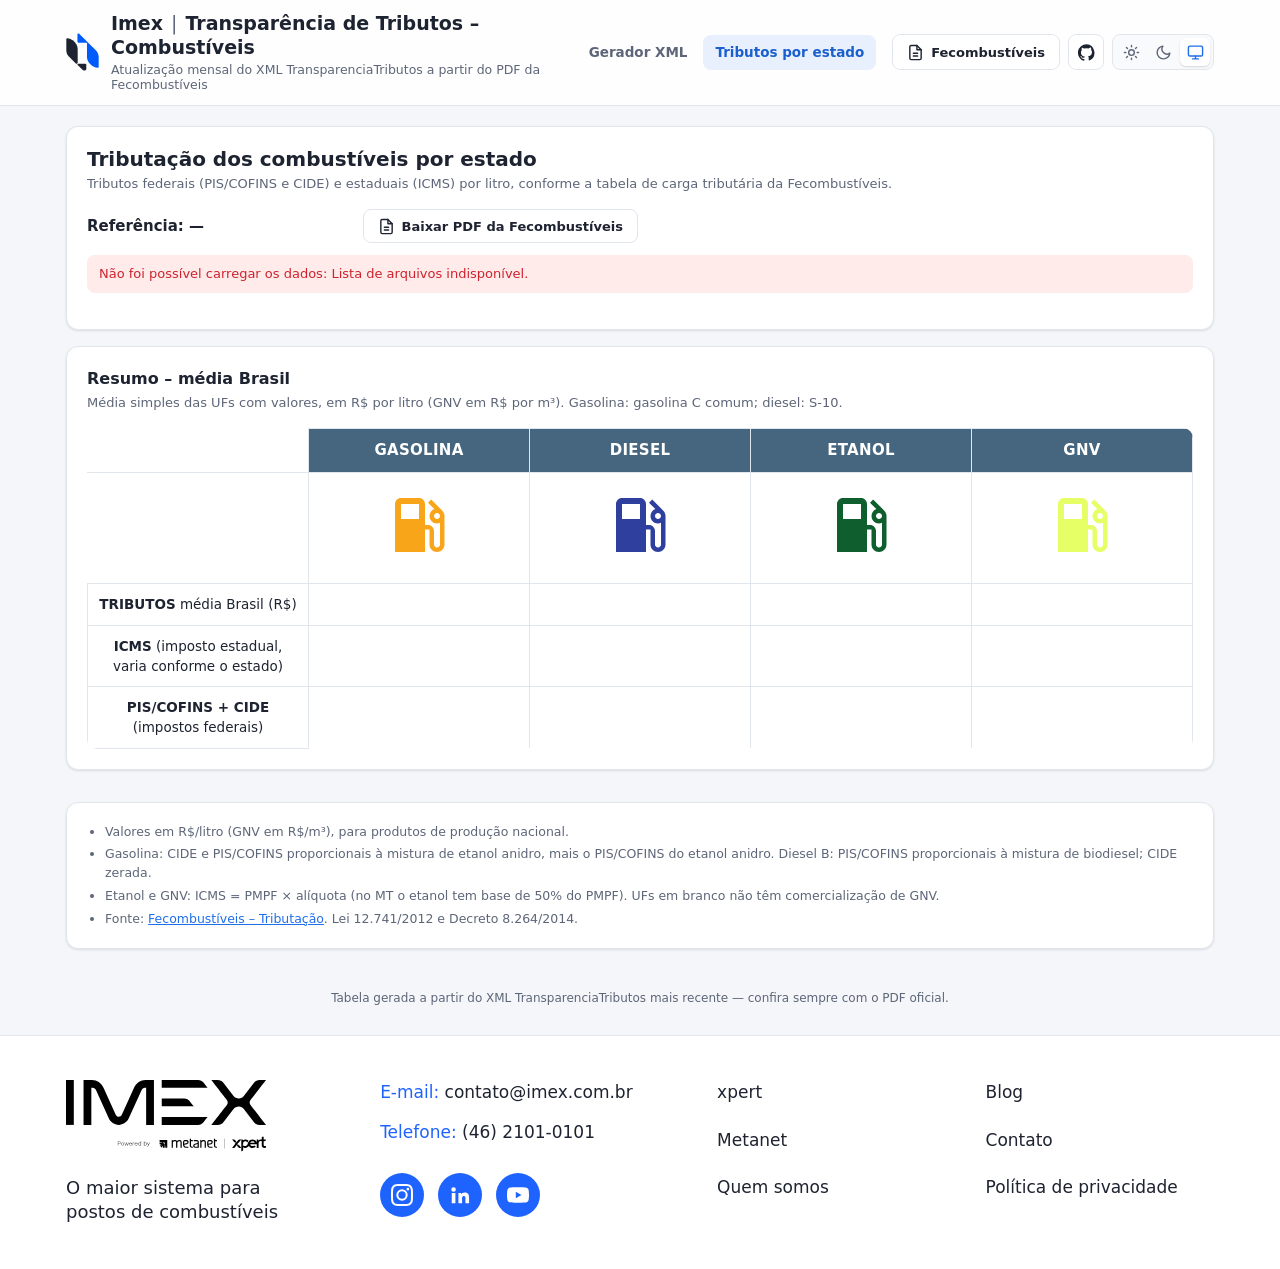
==== commit e3a83cd8: "Embute CSS, JS e logo no deploy; corrige contraste e rótulos - scripts/embutir-recursos.js: site.css" ====
--- a/tributos.html
+++ b/tributos.html
@@ -27,11 +27,13 @@
 (function(){var t;try{t=localStorage.getItem("tema")}catch(e){}
 if(t==="light"||t==="dark")document.documentElement.dataset.theme=t;})();
 </script>
+<!-- só pinta depois que o script desenhou a estrutura das tabelas (#pronto), senão o layout pula (CLS) -->
+<link rel="expect" href="#pronto" blocking="render">
 <link rel="stylesheet" href="site.css">
 <style>
 :root{--gas:#f9a51a;--die:#2e3f9e;--eta:#0f5e2e;--gnv:#e6ff66;--tb-head:#46667f;--tb-uf:#dbe9f6;--tb-total:#fff36b;--tb-total-fg:#1d2330}
-@media (prefers-color-scheme:dark){:root:not([data-theme=light]){--die:#5a6fe0;--eta:#2fa35c;--tb-head:#2c4a62;--tb-uf:#1a2433;--tb-total:#4a4413;--tb-total-fg:#fff3a0}}
-:root[data-theme=dark]{--die:#5a6fe0;--eta:#2fa35c;--tb-head:#2c4a62;--tb-uf:#1a2433;--tb-total:#4a4413;--tb-total-fg:#fff3a0}
+@media (prefers-color-scheme:dark){:root:not([data-theme=light]){--die:#4f63d8;--eta:#1d7f45;--tb-head:#2c4a62;--tb-uf:#1a2433;--tb-total:#4a4413;--tb-total-fg:#fff3a0}}
+:root[data-theme=dark]{--die:#4f63d8;--eta:#1d7f45;--tb-head:#2c4a62;--tb-uf:#1a2433;--tb-total:#4a4413;--tb-total-fg:#fff3a0}
 .ref{display:flex;flex-wrap:wrap;align-items:center;gap:10px 16px;margin-top:4px}
 .ref strong{font-size:15px}
 #ref{display:inline-block;min-width:10.5em}
@@ -264,11 +266,13 @@
 
 (async()=>{
   try{
-    const r=await fetch("arquivos.json",{cache:"no-store"});if(!r.ok)throw new Error("Lista de arquivos indisponível.");
-    const j=await r.json();
+    // no deploy a lista vem embutida no HTML (window.ARQUIVOS); localmente, do arquivos.json
+    let j=window.ARQUIVOS;
+    if(!j){const r=await fetch("arquivos.json",{cache:"no-store"});if(!r.ok)throw new Error("Lista de arquivos indisponível.");j=await r.json();}
     const xml=(j.xml||[]).map(x=>({...x,ref:dataDoXml(x.nome)})).filter(x=>x.ref).sort((a,b)=>b.ref.localeCompare(a.ref))[0];
     if(!xml)throw new Error("Nenhum XML na pasta xml/.");
-    const t=await (await fetch(encodeURI(xml.caminho),{cache:"no-store"})).text();
+    const t=await (await fetch(encodeURI(xml.caminho))).text(); // sem no-store: reaproveita o <link rel=preload>
+
     const doc=new DOMParser().parseFromString(t,"application/xml");
     if(doc.getElementsByTagName("parsererror").length)throw new Error("XML inválido: "+xml.nome);
     const [a,m,d]=xml.ref.split("-");
@@ -287,6 +291,7 @@
   }
 })();
 </script>
+<i id="pronto" hidden></i>
 <script src="tema.js"></script>
 </body>
 </html>
--- a/site.css
+++ b/site.css
@@ -1,6 +1,6 @@
-:root{color-scheme:light;--bg:#f4f6f9;--card:#fff;--fg:#1d2330;--muted:#5d6678;--line:#e1e5ec;--field:#f9fafb;--acc:#1f6feb;--acc-h:#1a5fcc;--acc2:#e8f0fe;--ok:#1a7f37;--okbg:#e6f4ea;--warn:#9a6700;--warnbg:#fff4d6;--bad:#cf222e;--badbg:#ffebe9;--chg:#fff3b0;--shadow:0 1px 2px rgba(16,24,40,.05),0 1px 3px rgba(16,24,40,.06);--ft-bg:#fff;--ft-fg:#1d2330;--ft-line:#e1e5ec;--ft-logo:brightness(0)}
-@media (prefers-color-scheme:dark){:root:not([data-theme=light]){color-scheme:dark;--bg:#0d1016;--card:#151a22;--fg:#e6e9ef;--muted:#9aa3b2;--line:#262d39;--field:#10141b;--acc:#4c8dff;--acc-h:#6aa1ff;--acc2:#18233a;--ok:#3fb950;--okbg:#12261a;--warn:#d29922;--warnbg:#2b2311;--bad:#f85149;--badbg:#2d1517;--chg:#3a3413;--shadow:none;--ft-bg:#000;--ft-fg:#fff;--ft-line:#000;--ft-logo:none}}
-:root[data-theme=dark]{color-scheme:dark;--bg:#0d1016;--card:#151a22;--fg:#e6e9ef;--muted:#9aa3b2;--line:#262d39;--field:#10141b;--acc:#4c8dff;--acc-h:#6aa1ff;--acc2:#18233a;--ok:#3fb950;--okbg:#12261a;--warn:#d29922;--warnbg:#2b2311;--bad:#f85149;--badbg:#2d1517;--chg:#3a3413;--shadow:none;--ft-bg:#000;--ft-fg:#fff;--ft-line:#000;--ft-logo:none}
+:root{color-scheme:light;--bg:#f4f6f9;--card:#fff;--fg:#1d2330;--muted:#5d6678;--line:#e1e5ec;--field:#f9fafb;--acc:#1f6feb;--acc-h:#1a5fcc;--acc2:#e8f0fe;--ok:#1a7f37;--okbg:#e6f4ea;--warn:#9a6700;--warnbg:#fff4d6;--bad:#cf222e;--badbg:#ffebe9;--chg:#fff3b0;--shadow:0 1px 2px rgba(16,24,40,.05),0 1px 3px rgba(16,24,40,.06);--ft-bg:#fff;--ft-fg:#1d2330;--ft-line:#e1e5ec;--ft-logo:brightness(0);--btn:#1f6feb;--btn-h:#1a5fcc;--ft-acc:#1f63ff}
+@media (prefers-color-scheme:dark){:root:not([data-theme=light]){color-scheme:dark;--bg:#0d1016;--card:#151a22;--fg:#e6e9ef;--muted:#9aa3b2;--line:#262d39;--field:#10141b;--acc:#4c8dff;--acc-h:#6aa1ff;--acc2:#18233a;--ok:#3fb950;--okbg:#12261a;--warn:#d29922;--warnbg:#2b2311;--bad:#f85149;--badbg:#2d1517;--chg:#3a3413;--shadow:none;--ft-bg:#000;--ft-fg:#fff;--ft-line:#000;--ft-logo:none;--btn:#2a66da;--btn-h:#2f6fe8;--ft-acc:#4d8bff}}
+:root[data-theme=dark]{color-scheme:dark;--bg:#0d1016;--card:#151a22;--fg:#e6e9ef;--muted:#9aa3b2;--line:#262d39;--field:#10141b;--acc:#4c8dff;--acc-h:#6aa1ff;--acc2:#18233a;--ok:#3fb950;--okbg:#12261a;--warn:#d29922;--warnbg:#2b2311;--bad:#f85149;--badbg:#2d1517;--chg:#3a3413;--shadow:none;--ft-bg:#000;--ft-fg:#fff;--ft-line:#000;--ft-logo:none;--btn:#2a66da;--btn-h:#2f6fe8;--ft-acc:#4d8bff}
 *{box-sizing:border-box}
 body{margin:0;min-height:100vh;display:flex;flex-direction:column;background:var(--bg);color:var(--fg);font:14px/1.5 system-ui,-apple-system,"Segoe UI",Roboto,sans-serif}
 a{color:var(--acc)}
@@ -27,10 +27,10 @@
 .menu{display:flex;gap:4px;flex:none}
 .menu a{padding:7px 12px;border-radius:8px;color:var(--muted);font-size:13.5px;font-weight:600;text-decoration:none;white-space:nowrap}
 .menu a:hover{color:var(--fg);background:var(--field)}
-.menu a[aria-current=page]{color:var(--acc);background:var(--acc2)}
+.menu a[aria-current=page]{color:var(--acc-h);background:var(--acc2)}
 .acoes{display:flex;align-items:center;gap:8px;flex:none}
 .btn-top{display:inline-flex;align-items:center;gap:7px;height:36px;padding:0 14px;border-radius:8px;border:1px solid var(--line);background:var(--card);color:var(--fg);font-size:13px;font-weight:600;text-decoration:none;transition:border-color .15s,background .15s,color .15s}
-.btn-top:hover{border-color:var(--acc);color:var(--acc);background:var(--acc2)}
+.btn-top:hover{border-color:var(--acc);color:var(--acc-h);background:var(--acc2)}
 .btn-top:focus-visible,.tema button:focus-visible{outline:none;box-shadow:0 0 0 3px var(--acc2);border-color:var(--acc)}
 .btn-top svg,.tema svg{width:17px;height:17px;flex:none}
 .btn-top.ico{width:36px;padding:0;justify-content:center}
@@ -44,7 +44,7 @@
 .card-h{display:flex;align-items:flex-start;gap:12px;margin-bottom:16px}
 .card-h h2{font-size:16px;margin:0;display:flex;gap:8px;align-items:center;flex-wrap:wrap}
 .card-h p{margin:2px 0 0;font-size:13px;color:var(--muted)}
-.step{flex:none;display:grid;place-items:center;width:28px;height:28px;border-radius:50%;background:var(--acc);color:#fff;font-size:13px;font-weight:700}
+.step{flex:none;display:grid;place-items:center;width:28px;height:28px;border-radius:50%;background:var(--btn);color:#fff;font-size:13px;font-weight:700}
 .grid{display:grid;grid-template-columns:2fr 1fr;gap:16px}
 .box{border:1px solid var(--line);border-radius:10px;padding:14px;display:flex;flex-direction:column;gap:12px}
 .box h3{margin:0;font-size:11.5px;text-transform:uppercase;letter-spacing:.06em;color:var(--muted)}
@@ -58,8 +58,8 @@
 .dates{display:grid;grid-template-columns:1fr 1fr;gap:10px}
 .grid>*,.grid2>*,.dates>*,.card-h>div{min-width:0}
 input,select{min-width:0;text-overflow:ellipsis}
-button{font:inherit;font-weight:600;border:1px solid var(--acc);background:var(--acc);color:#fff;border-radius:8px;padding:9px 16px;cursor:pointer;transition:background .15s,border-color .15s}
-button:hover:not(:disabled){background:var(--acc-h);border-color:var(--acc-h)}
+button{font:inherit;font-weight:600;border:1px solid var(--btn);background:var(--btn);color:#fff;border-radius:8px;padding:9px 16px;cursor:pointer;transition:background .15s,border-color .15s}
+button:hover:not(:disabled){background:var(--btn-h);border-color:var(--btn-h)}
 button:focus-visible{outline:none;box-shadow:0 0 0 3px var(--acc2)}
 button.sec{background:transparent;color:var(--acc);border-color:var(--line)}
 button.sec:hover:not(:disabled){background:var(--acc2);border-color:var(--acc)}
@@ -72,7 +72,7 @@
 details.manual[open] summary{margin-bottom:12px}
 .msg{padding:9px 12px;border-radius:8px;margin-top:12px;font-size:13px;white-space:pre-wrap}
 .msg.ok{background:var(--okbg);color:var(--ok)}.msg.warn{background:var(--warnbg);color:var(--warn)}.msg.bad{background:var(--badbg);color:var(--bad)}
-.pill{font-size:11px;font-weight:500;padding:2px 9px;border-radius:99px;background:var(--acc2);color:var(--acc)}
+.pill{font-size:11px;font-weight:500;padding:2px 9px;border-radius:99px;background:var(--acc2);color:var(--acc-h)}
 .pill:empty{display:none}
 /* espaço reservado para o que só aparece após carregar os arquivos (evita layout shift) */
 #autoInfo{min-height:calc(3em + 18px)}
@@ -85,7 +85,7 @@
 .tabs{display:flex;flex-wrap:wrap;gap:6px;margin-bottom:12px}
 .tabs button{background:transparent;color:var(--fg);border-color:var(--line);font-weight:500;padding:7px 12px}
 .tabs button:hover:not(:disabled){background:var(--acc2);color:var(--fg);border-color:var(--line)}
-.tabs button.on{background:var(--acc2);border-color:var(--acc);color:var(--acc)}
+.tabs button.on{background:var(--acc2);border-color:var(--acc);color:var(--acc-h)}
 .dot{display:inline-block;width:8px;height:8px;border-radius:50%;margin-left:7px;background:var(--line);vertical-align:middle}
 .dot.chg{background:var(--warn)}.dot.err{background:var(--bad)}
 .tw{overflow:auto;max-height:560px;border:1px solid var(--line);border-radius:10px}
@@ -115,7 +115,7 @@
 .rodape .logo img{filter:var(--ft-logo);display:block;width:200px;max-width:100%;height:auto}
 .rodape .slogan{margin:24px 0 0;font-size:18px;line-height:1.35}
 .rodape .contato p{margin:0 0 14px;font-size:17px}
-.rodape .contato span{color:#1f63ff}
+.rodape .contato span{color:var(--ft-acc)}
 .rodape .redes{display:flex;gap:14px;margin-top:28px}
 .rodape .redes a{display:grid;place-items:center;width:44px;height:44px;border-radius:50%;background:#1f63ff;color:#fff;transition:background .15s}
 .rodape .redes a:hover{background:#4d8bff;color:#fff}
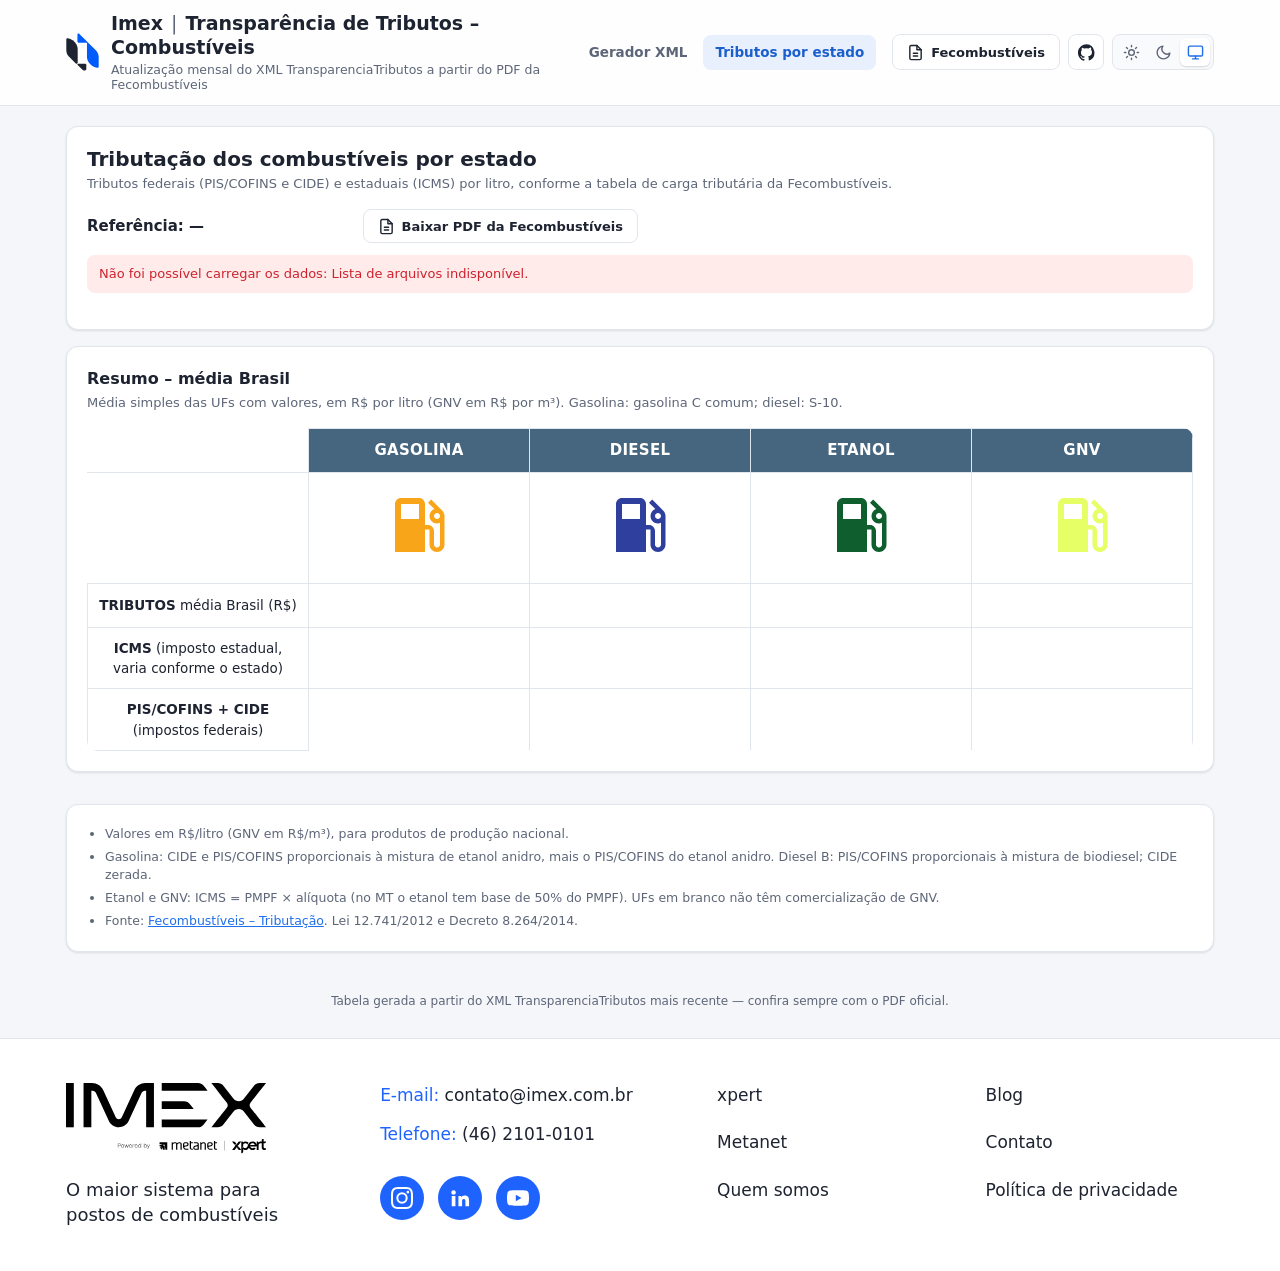
==== commit 4ece5031: "Resumo de tributos com R$ e % sobre o preço médio de bomba da ANP - scripts/buscar-precos.js: lê o r" ====
--- a/tributos.html
+++ b/tributos.html
@@ -54,6 +54,8 @@
 .resumo tbody th b{font-weight:700}
 .resumo td{font-size:15px;font-variant-numeric:tabular-nums}
 .resumo tr.total td{font-weight:700}
+.resumo .rs{font-size:.8em;font-weight:500;color:var(--muted)}
+.resumo .pct{display:block;font-size:12.5px;font-weight:600;color:var(--muted)}
 /* tabelas por estado */
 .tabelas{display:grid;grid-template-columns:repeat(auto-fit,minmax(min(100%,520px),1fr));gap:16px}
 .tabela{border:1px solid var(--line);border-radius:12px;overflow:hidden;background:var(--card);box-shadow:var(--shadow);scroll-margin-top:90px}
@@ -82,6 +84,8 @@
   .resumo tbody th{font-size:12px;width:30%}
   .resumo .det{display:none}
   .resumo td{font-size:13px;padding:8px 2px}
+  .resumo .rs{display:block}
+  .resumo .pct{font-size:11.5px}
 }
 @media print{.top,.rodape,.chips,.aviso,.ref .btn-top{display:none}.card,.tabela{box-shadow:none;break-inside:avoid}body{background:#fff}}
 </style>
@@ -131,7 +135,7 @@
 <section class="card">
   <div class="card-h"><div>
     <h2>Resumo – média Brasil</h2>
-    <p>Média simples das UFs com valores, em R$ por litro (GNV em R$ por m³). Gasolina: gasolina C comum; diesel: S-10.</p>
+    <p>Média simples das UFs com valores, em R$ por litro (GNV em R$ por m³). Gasolina: gasolina C comum; diesel: S-10.<span id="precoRef"></span></p>
   </div></div>
   <div class="tw" style="border:0;max-height:none"><table class="resumo" id="resumo"></table></div>
 </section>
@@ -224,8 +228,17 @@
 }
 const total=r=>r&&(r.federal!==null||r.estadual!==null)?(r.federal||0)+(r.estadual||0):null;
 
+// preço médio de bomba da ANP (média Brasil, precos.json) para as % do resumo; no deploy vem embutido no HTML
+let PRECOS=window.PRECOS||null;
+const dataBR=s=>s.split("-").reverse().join("/");
 function resumo(d){
-  const col=[["GASOLINA","gasC","var(--gas)"],["DIESEL","s10","var(--die)"],["ETANOL","eta","var(--eta)"],["GNV","gnv","var(--gnv)"]];
+  const col=[["GASOLINA","gasC","var(--gas)","gasolina"],["DIESEL","s10","var(--die)","diesel"],["ETANOL","eta","var(--eta)","etanol"],["GNV","gnv","var(--gnv)","gnv"]];
+  const P=PRECOS&&PRECOS.precos;
+  // R$ e, embaixo, a % do preço de bomba; célula vazia mantém as mesmas linhas para o layout não pular
+  const pctLinha=t=>P?`<small class="pct">${t}</small>`:"";
+  const cel=(v,dec,c)=>v===null?`&nbsp;${pctLinha("&nbsp;")}`
+    :`<span class="rs">R$</span> ${f(v,dec)}${pctLinha(P&&P[c[3]]?f(v/P[c[3]]*100,1)+"%":"&nbsp;")}`;
+  $("precoRef").textContent=P?` Percentual sobre o preço médio de bomba da ANP na semana de ${dataBR(PRECOS.inicio)} a ${dataBR(PRECOS.fim)}.`:"";
   const med=(k,fn)=>media(UFS.map(uf=>{const r=(d[k]||{})[uf];return r?fn(r):null;}));
   const linhas=[
     ["<b>TRIBUTOS</b> <span class=\"det\">média Brasil (R$)</span>",k=>med(k,total),3,"total"],
@@ -234,7 +247,7 @@
   ];
   $("resumo").innerHTML=`<thead><tr><th></th>${col.map(c=>`<th scope="col">${c[0]}</th>`).join("")}</tr></thead>
   <tbody><tr class="bombas"><td></td>${col.map(c=>`<td style="color:${c[2]}">${BOMBA}</td>`).join("")}</tr>
-  ${linhas.map(([rot,fn,dec,cls])=>`<tr class="${cls}"><th scope="row">${rot}</th>${col.map(c=>`<td>${f(fn(c[1]),dec)}</td>`).join("")}</tr>`).join("")}</tbody>`;
+  ${linhas.map(([rot,fn,dec,cls])=>`<tr class="${cls}"><th scope="row">${rot}</th>${col.map(c=>`<td>${cel(fn(c[1]),dec,c)}</td>`).join("")}</tr>`).join("")}</tbody>`;
 }
 
 function tabela(p,linhas,msgs){
@@ -281,6 +294,7 @@
     const pdf=(j.pdf||[]).find(x=>dataDoPdf(x.nome)===xml.ref);
     if(pdf){$("pdfLink").href=encodeURI(pdf.caminho);$("pdfLink").removeAttribute("target");$("pdfLink").setAttribute("download","");}
     const {out,msgs}=extrair(doc,xml.ref);
+    if(!PRECOS)try{const p=await fetch("precos.json",{cache:"no-store"});if(p.ok)PRECOS=await p.json();}catch(e){}
     resumo(out);
     const lista=COMB.filter(p=>out[p.k]);
     $("chips").innerHTML=chips(lista);
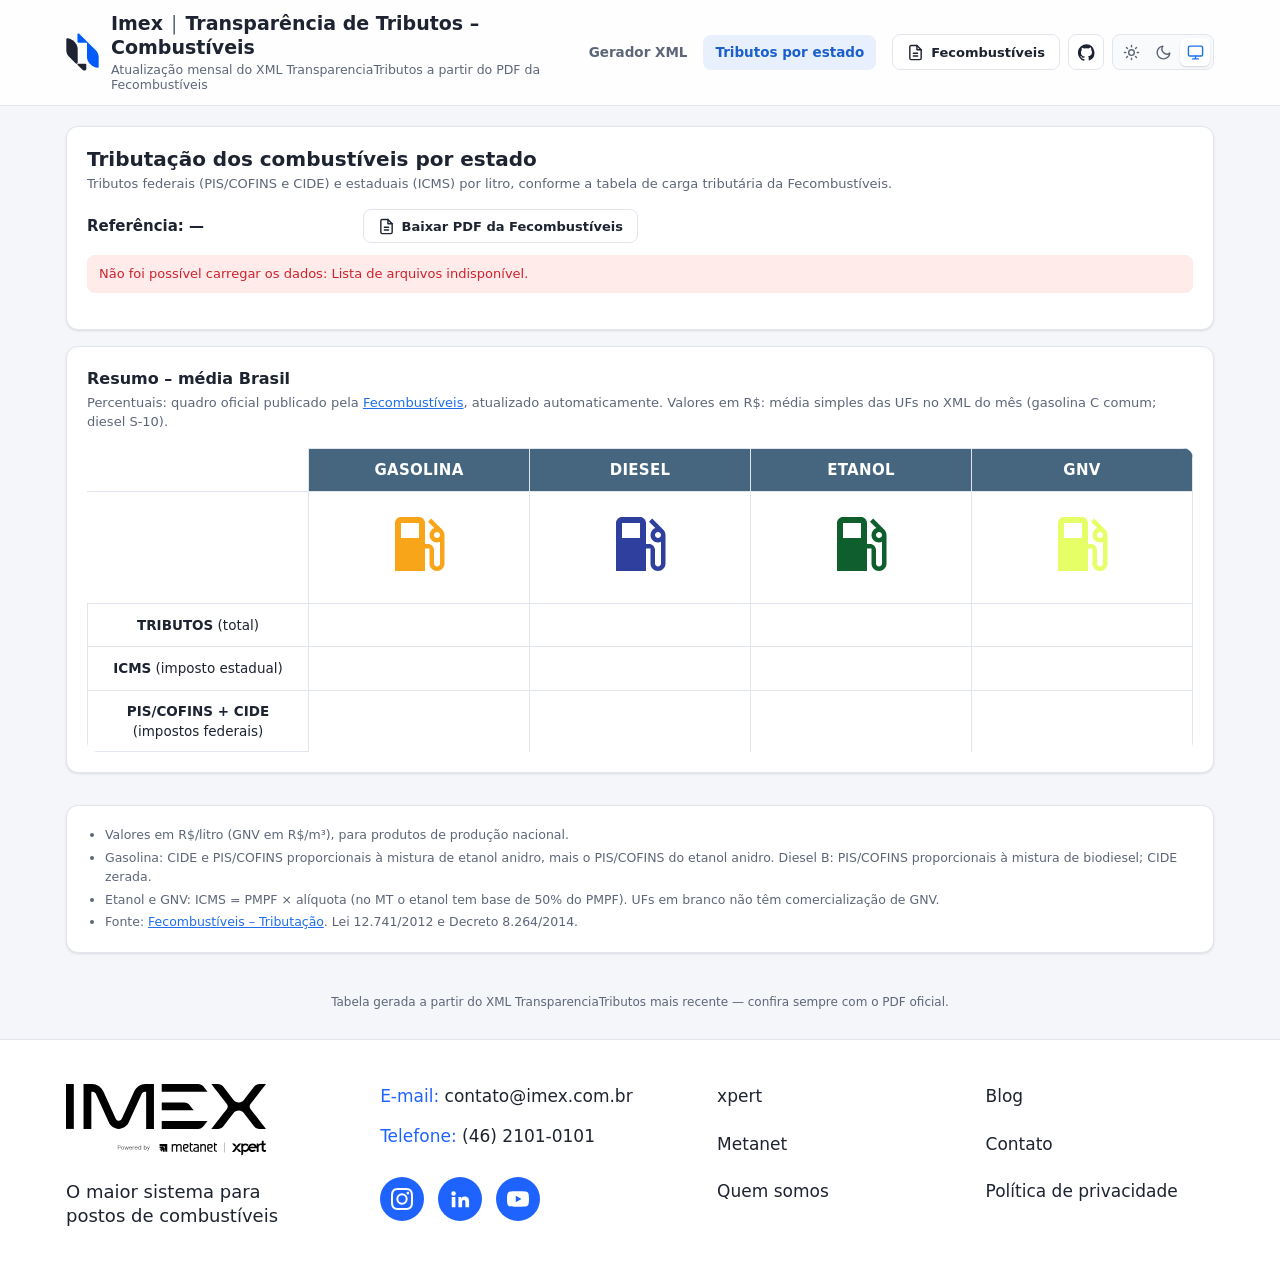
==== commit ca37a63e: "Resumo mostra o quadro oficial de tributação da Fecombustíveis - scripts/buscar-painel.js lê o quadr" ====
--- a/tributos.html
+++ b/tributos.html
@@ -55,7 +55,7 @@
 .resumo td{font-size:15px;font-variant-numeric:tabular-nums}
 .resumo tr.total td{font-weight:700}
 .resumo .rs{font-size:.8em;font-weight:500;color:var(--muted)}
-.resumo .pct{display:block;font-size:12.5px;font-weight:600;color:var(--muted)}
+.resumo tr.sub th{background:var(--field);font-size:12.5px;font-weight:700;color:var(--muted);text-transform:uppercase;letter-spacing:.04em;padding:8px}
 /* tabelas por estado */
 .tabelas{display:grid;grid-template-columns:repeat(auto-fit,minmax(min(100%,520px),1fr));gap:16px}
 .tabela{border:1px solid var(--line);border-radius:12px;overflow:hidden;background:var(--card);box-shadow:var(--shadow);scroll-margin-top:90px}
@@ -85,7 +85,8 @@
   .resumo .det{display:none}
   .resumo td{font-size:13px;padding:8px 2px}
   .resumo .rs{display:block}
-  .resumo .pct{font-size:11.5px}
+  .resumo .per{display:block;font-size:11px;color:var(--muted)}
+  .resumo tr.sub th{font-size:11px}
 }
 @media print{.top,.rodape,.chips,.aviso,.ref .btn-top{display:none}.card,.tabela{box-shadow:none;break-inside:avoid}body{background:#fff}}
 </style>
@@ -135,7 +136,7 @@
 <section class="card">
   <div class="card-h"><div>
     <h2>Resumo – média Brasil</h2>
-    <p>Média simples das UFs com valores, em R$ por litro (GNV em R$ por m³). Gasolina: gasolina C comum; diesel: S-10.<span id="precoRef"></span></p>
+    <p>Percentuais: quadro oficial publicado pela <a href="https://www.fecombustiveis.org.br/tributacao" target="_blank" rel="noopener">Fecombustíveis</a>, atualizado automaticamente. Valores em R$: média simples das UFs no XML do mês (gasolina C comum; diesel S-10).</p>
   </div></div>
   <div class="tw" style="border:0;max-height:none"><table class="resumo" id="resumo"></table></div>
 </section>
@@ -228,26 +229,25 @@
 }
 const total=r=>r&&(r.federal!==null||r.estadual!==null)?(r.federal||0)+(r.estadual||0):null;
 
-// preço médio de bomba da ANP (média Brasil, precos.json) para as % do resumo; no deploy vem embutido no HTML
-let PRECOS=window.PRECOS||null;
-const dataBR=s=>s.split("-").reverse().join("/");
+// quadro oficial de tributação da Fecombustíveis (painel.json, lido do site deles); no deploy vem embutido no HTML
+let PAINEL=window.PAINEL||null;
 function resumo(d){
-  const col=[["GASOLINA","gasC","var(--gas)","gasolina"],["DIESEL","s10","var(--die)","diesel"],["ETANOL","eta","var(--eta)","etanol"],["GNV","gnv","var(--gnv)","gnv"]];
-  const P=PRECOS&&PRECOS.precos;
-  // R$ e, embaixo, a % do preço de bomba; célula vazia mantém as mesmas linhas para o layout não pular
-  const pctLinha=t=>P?`<small class="pct">${t}</small>`:"";
-  const cel=(v,dec,c)=>v===null?`&nbsp;${pctLinha("&nbsp;")}`
-    :`<span class="rs">R$</span> ${f(v,dec)}${pctLinha(P&&P[c[3]]?f(v/P[c[3]]*100,1)+"%":"&nbsp;")}`;
-  $("precoRef").textContent=P?` Percentual sobre o preço médio de bomba da ANP na semana de ${dataBR(PRECOS.inicio)} a ${dataBR(PRECOS.fim)}.`:"";
+  const col=[["GASOLINA","gasC","var(--gas)"],["DIESEL","s10","var(--die)"],["ETANOL","eta","var(--eta)"],["GNV","gnv","var(--gnv)"]];
+  // % oficiais, como publicadas (colunas casadas pelo nome do combustível)
+  const oficial=(PAINEL&&PAINEL.linhas||[]).map((l,i)=>`<tr class="${i?"":"total"}"><th scope="row"><b>${esc(l.rotulo)}</b> <span class="${i?"det":"per"}">${esc(l.det)}</span></th>${
+    col.map(c=>{const j=PAINEL.colunas.findIndex(n=>n.toUpperCase()===c[0]);return `<td>${j<0?"":esc(l.valores[j])}</td>`;}).join("")}</tr>`).join("");
+  // valores do mês em R$ (XML); vazio mantém a altura para o layout não pular
   const med=(k,fn)=>media(UFS.map(uf=>{const r=(d[k]||{})[uf];return r?fn(r):null;}));
+  const rs=(v,dec)=>v===null?"&nbsp;":`<span class="rs">R$</span> ${f(v,dec)}`;
   const linhas=[
-    ["<b>TRIBUTOS</b> <span class=\"det\">média Brasil (R$)</span>",k=>med(k,total),3,"total"],
-    ["<b>ICMS</b> <span class=\"det\">(imposto estadual, varia conforme o estado)</span>",k=>med(k,r=>r.estadual),4,""],
+    ["<b>TRIBUTOS</b> <span class=\"det\">(total)</span>",k=>med(k,total),3,"total"],
+    ["<b>ICMS</b> <span class=\"det\">(imposto estadual)</span>",k=>med(k,r=>r.estadual),4,""],
     ["<b>PIS/COFINS + CIDE</b> <span class=\"det\">(impostos federais)</span>",k=>med(k,r=>r.federal),4,""]
   ];
   $("resumo").innerHTML=`<thead><tr><th></th>${col.map(c=>`<th scope="col">${c[0]}</th>`).join("")}</tr></thead>
   <tbody><tr class="bombas"><td></td>${col.map(c=>`<td style="color:${c[2]}">${BOMBA}</td>`).join("")}</tr>
-  ${linhas.map(([rot,fn,dec,cls])=>`<tr class="${cls}"><th scope="row">${rot}</th>${col.map(c=>`<td>${cel(fn(c[1]),dec,c)}</td>`).join("")}</tr>`).join("")}</tbody>`;
+  ${oficial?`${oficial}<tr class="sub"><th colspan="5" scope="colgroup">Valores do mês em R$ por litro (GNV por m³) – média das UFs</th></tr>`:""}
+  ${linhas.map(([rot,fn,dec,cls])=>`<tr class="${cls}"><th scope="row">${rot}</th>${col.map(c=>`<td>${rs(fn(c[1]),dec)}</td>`).join("")}</tr>`).join("")}</tbody>`;
 }
 
 function tabela(p,linhas,msgs){
@@ -294,7 +294,7 @@
     const pdf=(j.pdf||[]).find(x=>dataDoPdf(x.nome)===xml.ref);
     if(pdf){$("pdfLink").href=encodeURI(pdf.caminho);$("pdfLink").removeAttribute("target");$("pdfLink").setAttribute("download","");}
     const {out,msgs}=extrair(doc,xml.ref);
-    if(!PRECOS)try{const p=await fetch("precos.json",{cache:"no-store"});if(p.ok)PRECOS=await p.json();}catch(e){}
+    if(!PAINEL)try{const p=await fetch("painel.json",{cache:"no-store"});if(p.ok)PAINEL=await p.json();}catch(e){}
     resumo(out);
     const lista=COMB.filter(p=>out[p.k]);
     $("chips").innerHTML=chips(lista);
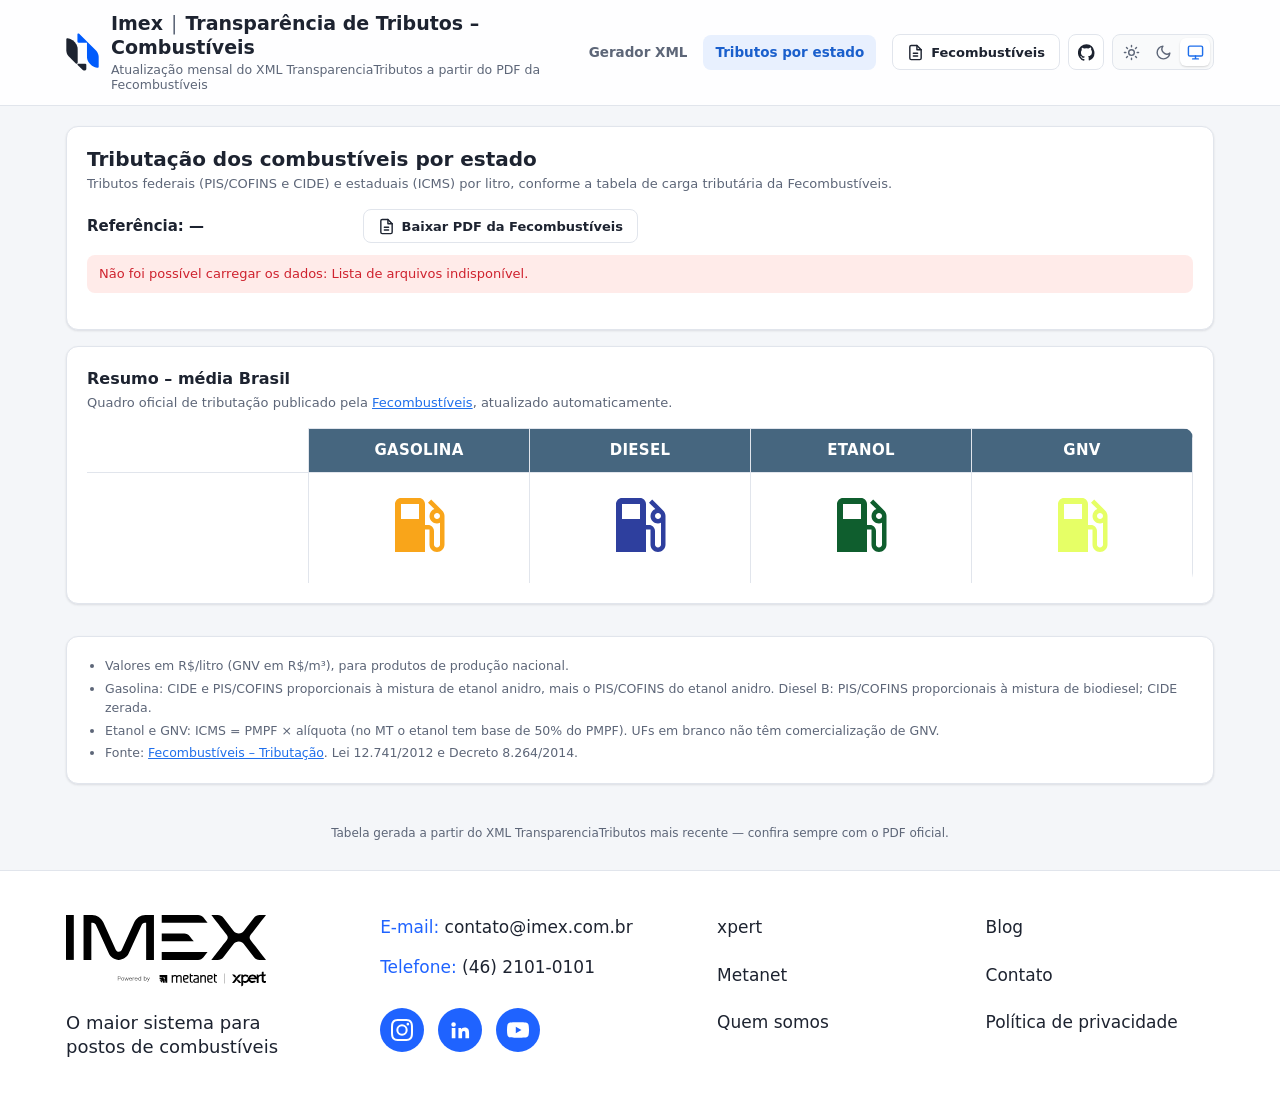
==== commit 5b2e4d2d: "Resumo só com o quadro oficial da Fecombustíveis Remove as linhas de valores do mês em R$ abaixo do " ====
--- a/tributos.html
+++ b/tributos.html
@@ -54,8 +54,6 @@
 .resumo tbody th b{font-weight:700}
 .resumo td{font-size:15px;font-variant-numeric:tabular-nums}
 .resumo tr.total td{font-weight:700}
-.resumo .rs{font-size:.8em;font-weight:500;color:var(--muted)}
-.resumo tr.sub th{background:var(--field);font-size:12.5px;font-weight:700;color:var(--muted);text-transform:uppercase;letter-spacing:.04em;padding:8px}
 /* tabelas por estado */
 .tabelas{display:grid;grid-template-columns:repeat(auto-fit,minmax(min(100%,520px),1fr));gap:16px}
 .tabela{border:1px solid var(--line);border-radius:12px;overflow:hidden;background:var(--card);box-shadow:var(--shadow);scroll-margin-top:90px}
@@ -84,9 +82,7 @@
   .resumo tbody th{font-size:12px;width:30%}
   .resumo .det{display:none}
   .resumo td{font-size:13px;padding:8px 2px}
-  .resumo .rs{display:block}
   .resumo .per{display:block;font-size:11px;color:var(--muted)}
-  .resumo tr.sub th{font-size:11px}
 }
 @media print{.top,.rodape,.chips,.aviso,.ref .btn-top{display:none}.card,.tabela{box-shadow:none;break-inside:avoid}body{background:#fff}}
 </style>
@@ -136,7 +132,7 @@
 <section class="card">
   <div class="card-h"><div>
     <h2>Resumo – média Brasil</h2>
-    <p>Percentuais: quadro oficial publicado pela <a href="https://www.fecombustiveis.org.br/tributacao" target="_blank" rel="noopener">Fecombustíveis</a>, atualizado automaticamente. Valores em R$: média simples das UFs no XML do mês (gasolina C comum; diesel S-10).</p>
+    <p>Quadro oficial de tributação publicado pela <a href="https://www.fecombustiveis.org.br/tributacao" target="_blank" rel="noopener">Fecombustíveis</a>, atualizado automaticamente.</p>
   </div></div>
   <div class="tw" style="border:0;max-height:none"><table class="resumo" id="resumo"></table></div>
 </section>
@@ -199,7 +195,6 @@
 const num=v=>v===null||v===undefined||v===""||isNaN(v)?null:Number(v);
 const f=(v,d)=>v===null?"":v.toLocaleString("pt-BR",{minimumFractionDigits:d,maximumFractionDigits:d});
 const pct=v=>v===null?"":`${v.toLocaleString("pt-BR",{maximumFractionDigits:2})}%`;
-const media=l=>{const v=l.filter(x=>x!==null);return v.length?v.reduce((a,b)=>a+b,0)/v.length:null;};
 const BOMBA='<svg viewBox="0 0 24 24" aria-hidden="true"><path fill="currentColor" d="M19.77 7.23l.01-.01-3.72-3.72L15 4.56l2.11 2.11c-.94.36-1.61 1.26-1.61 2.33 0 1.38 1.12 2.5 2.5 2.5.36 0 .69-.08 1-.21v7.21c0 .55-.45 1-1 1s-1-.45-1-1V14c0-1.1-.9-2-2-2h-1V5c0-1.1-.9-2-2-2H6c-1.1 0-2 .9-2 2v16h10v-7.5h1.5v5c0 1.38 1.12 2.5 2.5 2.5s2.5-1.12 2.5-2.5V9c0-.69-.28-1.32-.73-1.77zM12 10H6V5h6v5zm6 0c-.55 0-1-.45-1-1s.45-1 1-1 1 .45 1 1-.45 1-1 1z"/></svg>';
 
 const dataDoXml=n=>{const m=n.match(/(\d{4})(\d{2})(\d{2})/);return m?`${m[1]}-${m[2]}-${m[3]}`:"";};
@@ -231,23 +226,13 @@
 
 // quadro oficial de tributação da Fecombustíveis (painel.json, lido do site deles); no deploy vem embutido no HTML
 let PAINEL=window.PAINEL||null;
-function resumo(d){
-  const col=[["GASOLINA","gasC","var(--gas)"],["DIESEL","s10","var(--die)"],["ETANOL","eta","var(--eta)"],["GNV","gnv","var(--gnv)"]];
+function resumo(){
+  const col=[["GASOLINA","var(--gas)"],["DIESEL","var(--die)"],["ETANOL","var(--eta)"],["GNV","var(--gnv)"]];
   // % oficiais, como publicadas (colunas casadas pelo nome do combustível)
   const oficial=(PAINEL&&PAINEL.linhas||[]).map((l,i)=>`<tr class="${i?"":"total"}"><th scope="row"><b>${esc(l.rotulo)}</b> <span class="${i?"det":"per"}">${esc(l.det)}</span></th>${
     col.map(c=>{const j=PAINEL.colunas.findIndex(n=>n.toUpperCase()===c[0]);return `<td>${j<0?"":esc(l.valores[j])}</td>`;}).join("")}</tr>`).join("");
-  // valores do mês em R$ (XML); vazio mantém a altura para o layout não pular
-  const med=(k,fn)=>media(UFS.map(uf=>{const r=(d[k]||{})[uf];return r?fn(r):null;}));
-  const rs=(v,dec)=>v===null?"&nbsp;":`<span class="rs">R$</span> ${f(v,dec)}`;
-  const linhas=[
-    ["<b>TRIBUTOS</b> <span class=\"det\">(total)</span>",k=>med(k,total),3,"total"],
-    ["<b>ICMS</b> <span class=\"det\">(imposto estadual)</span>",k=>med(k,r=>r.estadual),4,""],
-    ["<b>PIS/COFINS + CIDE</b> <span class=\"det\">(impostos federais)</span>",k=>med(k,r=>r.federal),4,""]
-  ];
   $("resumo").innerHTML=`<thead><tr><th></th>${col.map(c=>`<th scope="col">${c[0]}</th>`).join("")}</tr></thead>
-  <tbody><tr class="bombas"><td></td>${col.map(c=>`<td style="color:${c[2]}">${BOMBA}</td>`).join("")}</tr>
-  ${oficial?`${oficial}<tr class="sub"><th colspan="5" scope="colgroup">Valores do mês em R$ por litro (GNV por m³) – média das UFs</th></tr>`:""}
-  ${linhas.map(([rot,fn,dec,cls])=>`<tr class="${cls}"><th scope="row">${rot}</th>${col.map(c=>`<td>${rs(fn(c[1]),dec)}</td>`).join("")}</tr>`).join("")}</tbody>`;
+  <tbody><tr class="bombas"><td></td>${col.map(c=>`<td style="color:${c[1]}">${BOMBA}</td>`).join("")}</tr>${oficial}</tbody>`;
 }
 
 function tabela(p,linhas,msgs){
@@ -273,7 +258,7 @@
 
 const chips=l=>l.map(p=>`<a href="#${p.k}"><i style="background:${p.cor}"></i>${esc(p.nome.replace(" (comum ou aditivada)",""))}</a>`).join("");
 // estrutura vazia desenhada já no carregamento: os valores entram depois sem empurrar o layout (CLS)
-resumo({});
+resumo();
 $("chips").innerHTML=chips(COMB);
 $("tabelas").innerHTML=COMB.map(p=>tabela(p,{},[])).join("");
 
@@ -294,8 +279,7 @@
     const pdf=(j.pdf||[]).find(x=>dataDoPdf(x.nome)===xml.ref);
     if(pdf){$("pdfLink").href=encodeURI(pdf.caminho);$("pdfLink").removeAttribute("target");$("pdfLink").setAttribute("download","");}
     const {out,msgs}=extrair(doc,xml.ref);
-    if(!PAINEL)try{const p=await fetch("painel.json",{cache:"no-store"});if(p.ok)PAINEL=await p.json();}catch(e){}
-    resumo(out);
+    if(!PAINEL)try{const p=await fetch("painel.json",{cache:"no-store"});if(p.ok){PAINEL=await p.json();resumo();}}catch(e){}
     const lista=COMB.filter(p=>out[p.k]);
     $("chips").innerHTML=chips(lista);
     $("tabelas").innerHTML=lista.map(p=>tabela(p,out[p.k],msgs[p.k]||[])).join("");
